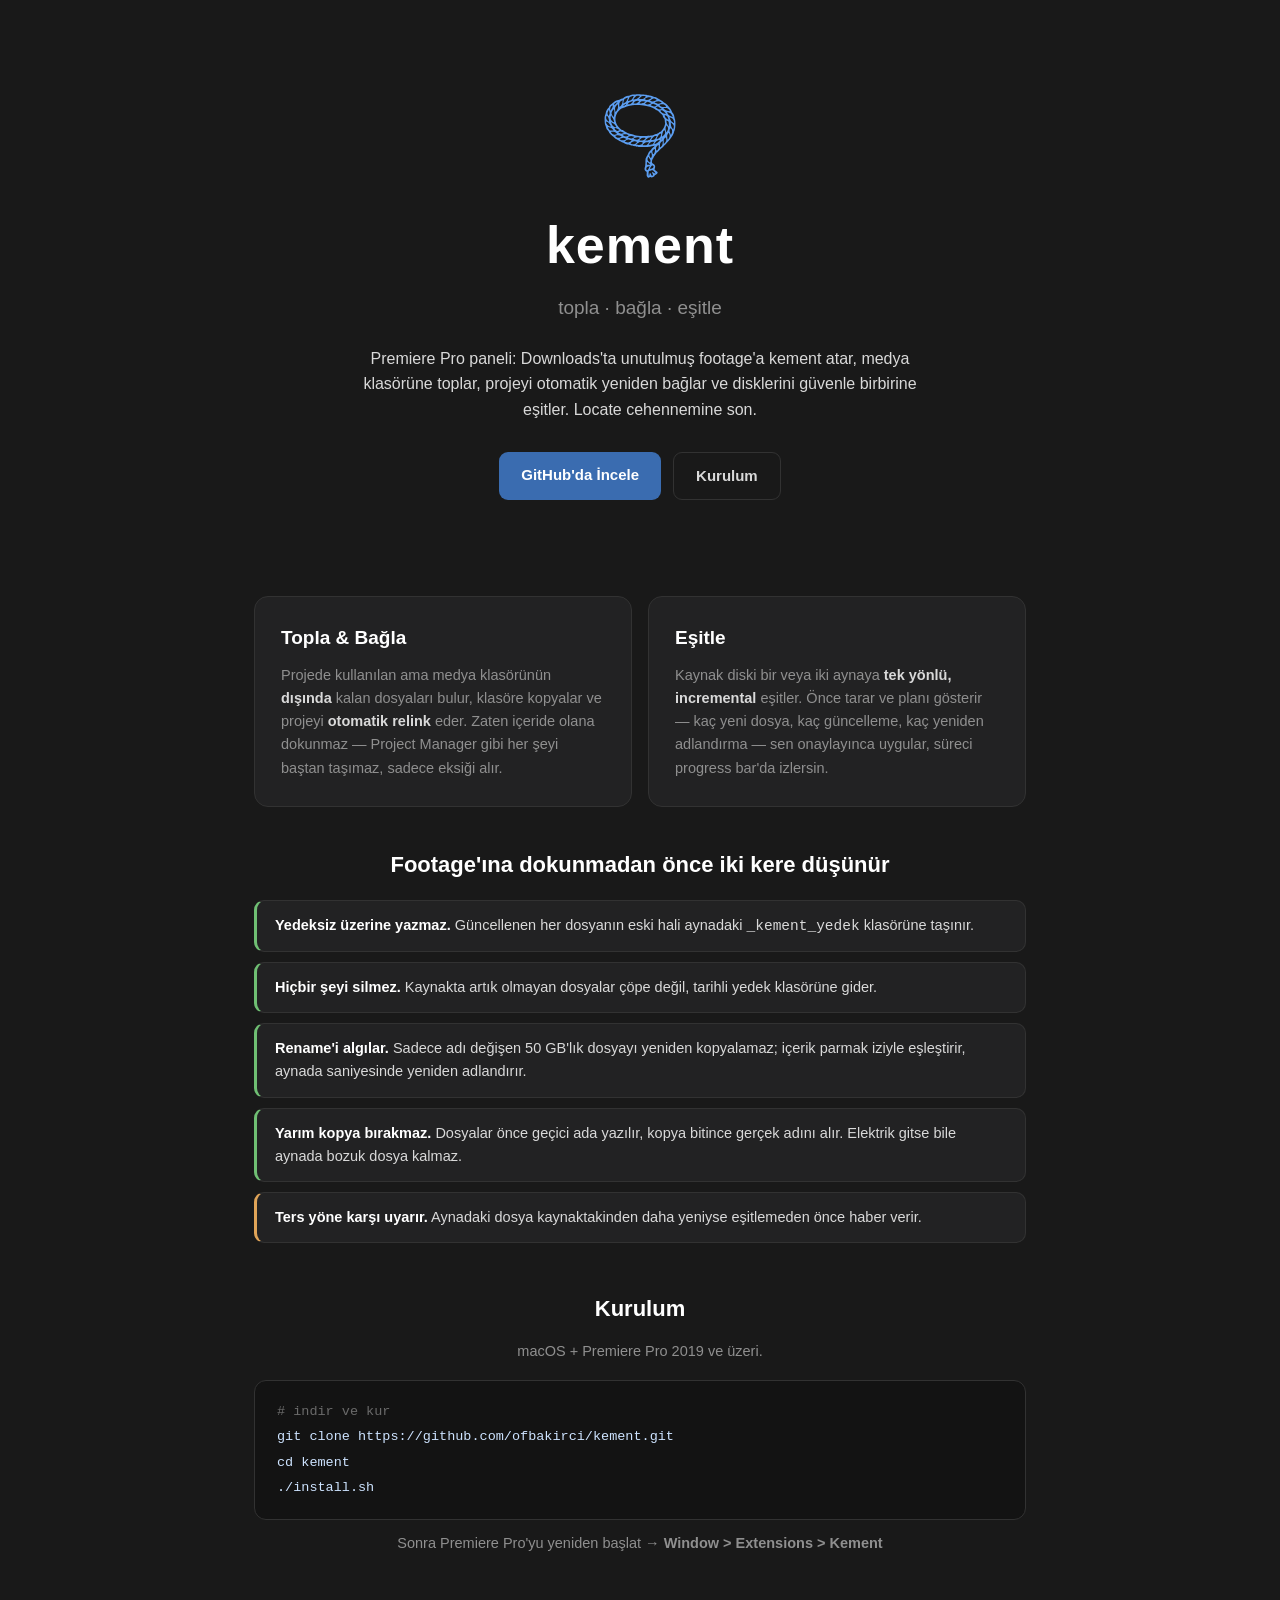
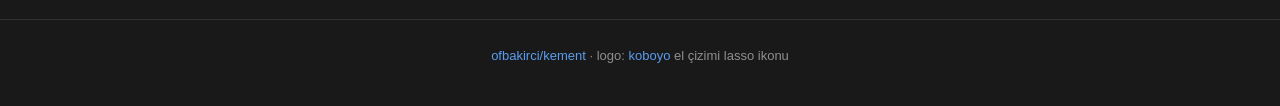
==== docs/index.html @ 04aa420e "Liste artık seçilebilir/kopyalanabilir, offline dosyalar adlarıyla listeleniyor, sağ tık menüsü (Fin" ====
<!DOCTYPE html>
<html lang="tr">
<head>
<meta charset="UTF-8">
<meta name="viewport" content="width=device-width, initial-scale=1">
<title>kement — Premiere Pro için topla · bağla · eşitle</title>
<meta name="description" content="Premiere Pro paneli: başıboş footage'a kement atar, projeyi yeniden bağlar, diskleri güvenle eşitler. Yedeksiz üzerine yazmaz, silmez, rename'i algılar.">
<link rel="icon" href="kement.svg" type="image/svg+xml">
<style>
* { margin: 0; padding: 0; box-sizing: border-box; }
:root {
  --bg: #191919;
  --card: #222223;
  --edge: #323232;
  --text: #d9d9d9;
  --dim: #8f8f8f;
  --accent: #5b9df0;
  --accent-dim: #3a6cb0;
  --ok: #6fbf73;
  --warn: #e0a458;
}
html { scroll-behavior: smooth; }
body {
  background: var(--bg);
  color: var(--text);
  font-family: -apple-system, BlinkMacSystemFont, "Segoe UI", sans-serif;
  line-height: 1.6;
  -webkit-font-smoothing: antialiased;
}
.wrap { max-width: 820px; margin: 0 auto; padding: 0 24px; }

.hero { padding: 88px 0 56px; text-align: center; }
.logo {
  width: 96px; height: 96px;
  margin: 0 auto 20px;
  background-color: var(--accent);
  -webkit-mask: url('kement.svg') no-repeat center / contain;
  mask: url('kement.svg') no-repeat center / contain;
}
.hero h1 {
  font-size: 52px;
  font-weight: 800;
  letter-spacing: 1px;
  color: #fff;
}
.hero .tagline { color: var(--dim); font-size: 19px; margin-top: 6px; }
.hero .pitch { max-width: 560px; margin: 22px auto 0; font-size: 16px; }
.hero .cta { margin-top: 30px; display: flex; gap: 12px; justify-content: center; flex-wrap: wrap; }
.btn {
  display: inline-block;
  padding: 11px 22px;
  border-radius: 9px;
  text-decoration: none;
  font-weight: 600;
  font-size: 15px;
}
.btn.primary { background: var(--accent-dim); color: #fff; }
.btn.primary:hover { background: var(--accent); }
.btn.ghost { border: 1px solid var(--edge); color: var(--text); }
.btn.ghost:hover { border-color: var(--accent); color: #fff; }

.cards { display: grid; grid-template-columns: 1fr 1fr; gap: 16px; margin: 40px 0; }
@media (max-width: 640px) { .cards { grid-template-columns: 1fr; } }
.card {
  background: var(--card);
  border: 1px solid var(--edge);
  border-radius: 14px;
  padding: 26px;
}
.card h2 { color: #fff; font-size: 19px; margin-bottom: 10px; }
.card p { color: var(--dim); font-size: 14.5px; }
.card p b { color: var(--text); font-weight: 600; }

.rules { margin: 24px 0 48px; }
.rules h2 { color: #fff; font-size: 22px; margin-bottom: 18px; text-align: center; }
.rules ul { list-style: none; display: grid; gap: 10px; }
.rules li {
  background: var(--card);
  border: 1px solid var(--edge);
  border-left: 3px solid var(--ok);
  border-radius: 10px;
  padding: 13px 18px;
  font-size: 14.5px;
}
.rules li b { color: #fff; }
.rules li.w { border-left-color: var(--warn); }

.install { margin: 24px 0 64px; }
.install h2 { color: #fff; font-size: 22px; margin-bottom: 14px; text-align: center; }
.install p { color: var(--dim); text-align: center; margin-bottom: 16px; font-size: 14.5px; }
pre {
  background: #131313;
  border: 1px solid var(--edge);
  border-radius: 12px;
  padding: 18px 22px;
  overflow-x: auto;
  font-family: "SF Mono", ui-monospace, Menlo, monospace;
  font-size: 13.5px;
  line-height: 1.9;
  color: #cde3ff;
}
pre .c { color: #6a6a6a; }
.note { color: var(--dim); font-size: 13px; text-align: center; margin-top: 12px; }

footer {
  border-top: 1px solid var(--edge);
  padding: 26px 0 40px;
  text-align: center;
  color: var(--dim);
  font-size: 13px;
}
footer a { color: var(--accent); text-decoration: none; }
footer a:hover { text-decoration: underline; }
</style>
</head>
<body>

<div class="wrap">

  <section class="hero">
    <div class="logo" aria-hidden="true"></div>
    <h1>kement</h1>
    <div class="tagline">topla · bağla · eşitle</div>
    <p class="pitch">Premiere Pro paneli: Downloads'ta unutulmuş footage'a kement atar,
    medya klasörüne toplar, projeyi otomatik yeniden bağlar ve disklerini
    güvenle birbirine eşitler. Locate cehennemine son.</p>
    <div class="cta">
      <a class="btn primary" href="https://github.com/ofbakirci/kement">GitHub'da İncele</a>
      <a class="btn ghost" href="#kurulum">Kurulum</a>
    </div>
  </section>

  <section class="cards">
    <div class="card">
      <h2>Topla &amp; Bağla</h2>
      <p>Projede kullanılan ama medya klasörünün <b>dışında</b> kalan dosyaları bulur,
      klasöre kopyalar ve projeyi <b>otomatik relink</b> eder. Zaten içeride olana
      dokunmaz — Project Manager gibi her şeyi baştan taşımaz, sadece eksiği alır.</p>
    </div>
    <div class="card">
      <h2>Eşitle</h2>
      <p>Kaynak diski bir veya iki aynaya <b>tek yönlü, incremental</b> eşitler.
      Önce tarar ve planı gösterir — kaç yeni dosya, kaç güncelleme, kaç yeniden
      adlandırma — sen onaylayınca uygular, süreci progress bar'da izlersin.</p>
    </div>
  </section>

  <section class="rules">
    <h2>Footage'ına dokunmadan önce iki kere düşünür</h2>
    <ul>
      <li><b>Yedeksiz üzerine yazmaz.</b> Güncellenen her dosyanın eski hali aynadaki
        <code>_kement_yedek</code> klasörüne taşınır.</li>
      <li><b>Hiçbir şeyi silmez.</b> Kaynakta artık olmayan dosyalar çöpe değil,
        tarihli yedek klasörüne gider.</li>
      <li><b>Rename'i algılar.</b> Sadece adı değişen 50 GB'lık dosyayı yeniden kopyalamaz;
        içerik parmak iziyle eşleştirir, aynada saniyesinde yeniden adlandırır.</li>
      <li><b>Yarım kopya bırakmaz.</b> Dosyalar önce geçici ada yazılır, kopya bitince
        gerçek adını alır. Elektrik gitse bile aynada bozuk dosya kalmaz.</li>
      <li class="w"><b>Ters yöne karşı uyarır.</b> Aynadaki dosya kaynaktakinden daha
        yeniyse eşitlemeden önce haber verir.</li>
    </ul>
  </section>

  <section class="install" id="kurulum">
    <h2>Kurulum</h2>
    <p>macOS + Premiere Pro 2019 ve üzeri.</p>
<pre><code><span class="c"># indir ve kur</span>
git clone https://github.com/ofbakirci/kement.git
cd kement
./install.sh</code></pre>
    <p class="note">Sonra Premiere Pro'yu yeniden başlat →
    <b>Window &gt; Extensions &gt; Kement</b></p>
  </section>

</div>

<footer>
  <div class="wrap">
    <a href="https://github.com/ofbakirci/kement">ofbakirci/kement</a> ·
    logo: <a href="https://koboyo.com/icons/cartoon-lasso">koboyo</a> el çizimi lasso ikonu
  </div>
</footer>

</body>
</html>
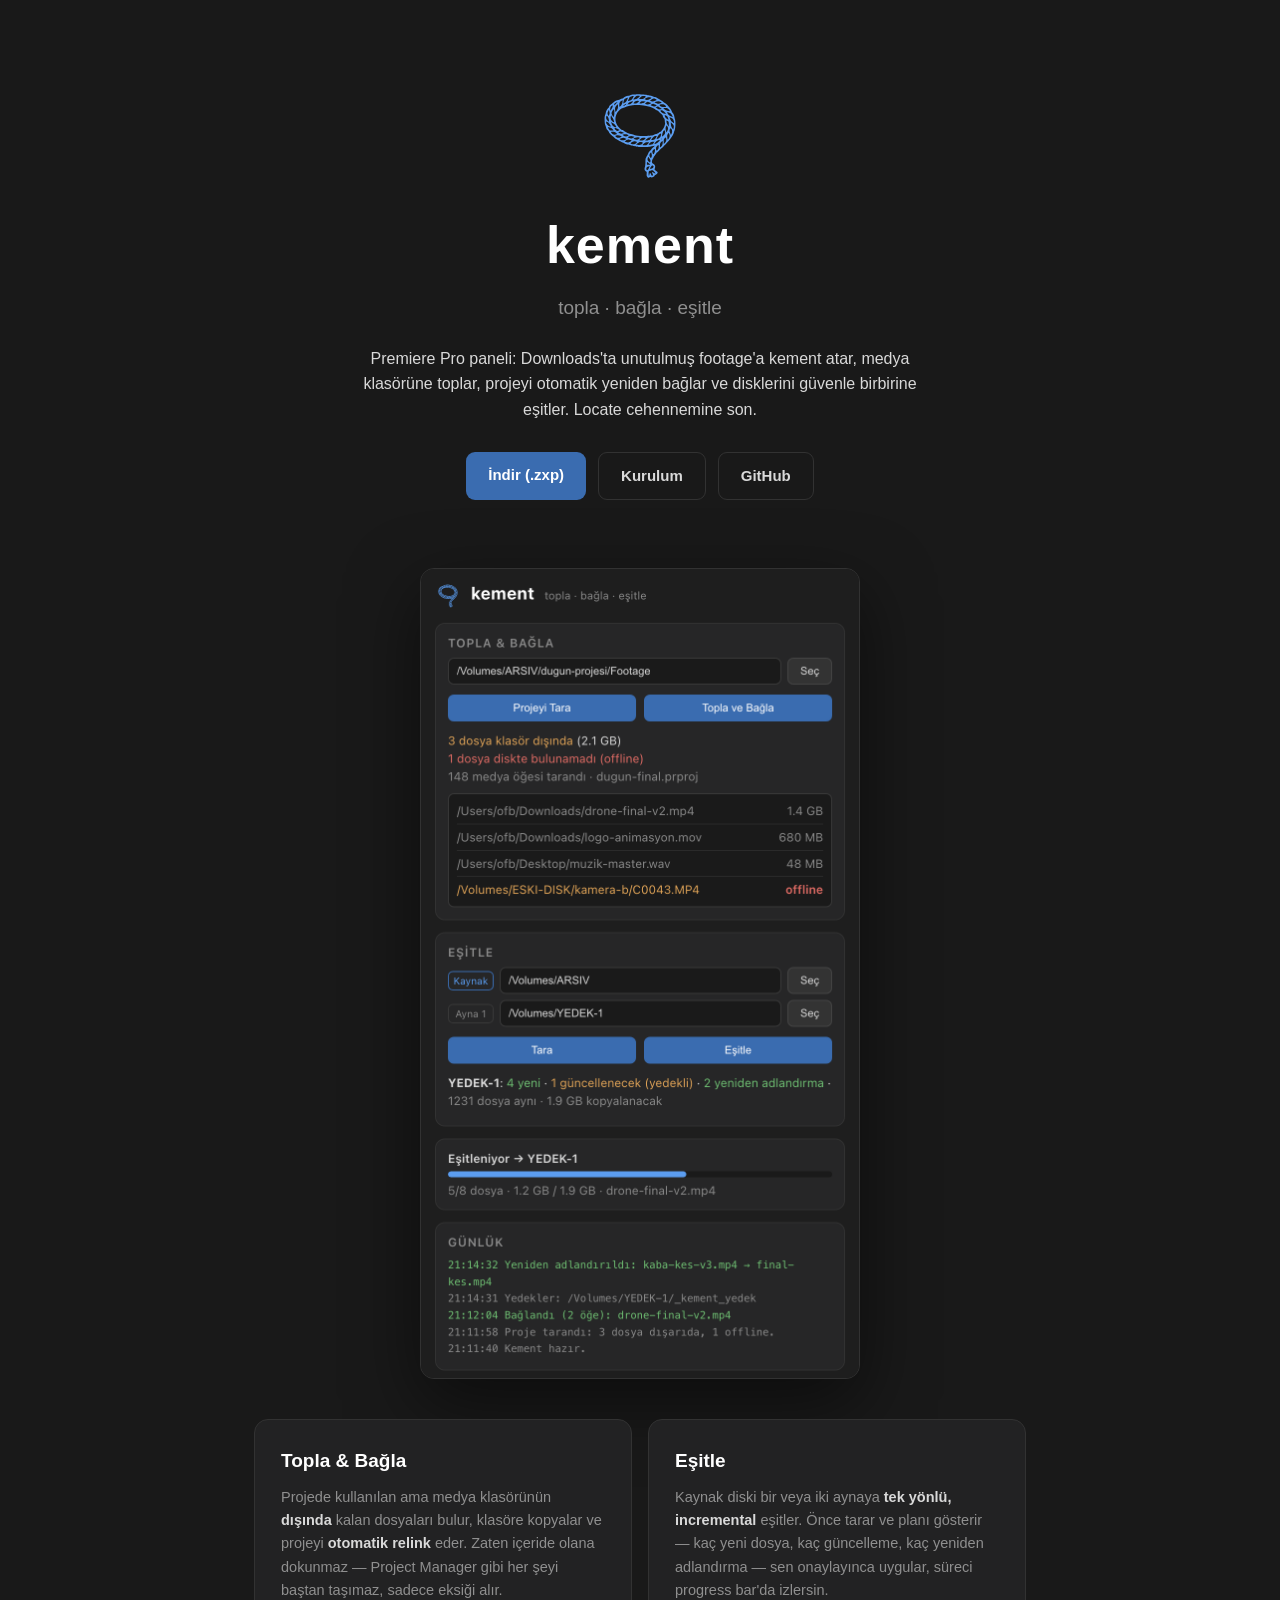
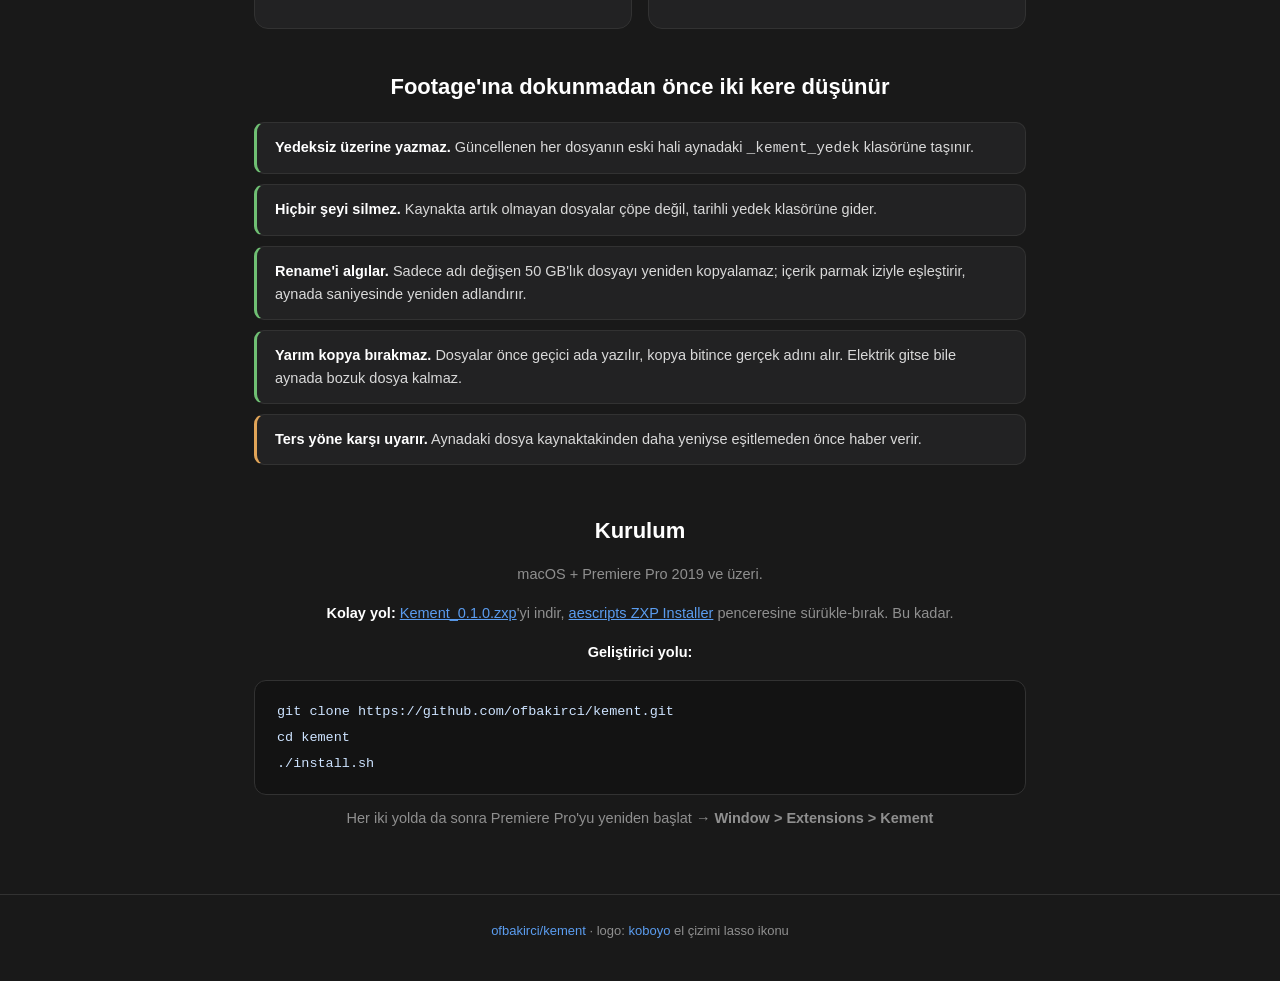
==== commit 1c47cf1c: "package.sh (imzalı ZXP), sitede ekran görüntüsü + zxp indirme akışı, logo inline SVG Co-Authored-By:" ====
--- a/docs/index.html
+++ b/docs/index.html
@@ -33,9 +33,7 @@
 .logo {
   width: 96px; height: 96px;
   margin: 0 auto 20px;
-  background-color: var(--accent);
-  -webkit-mask: url('kement.svg') no-repeat center / contain;
-  mask: url('kement.svg') no-repeat center / contain;
+  color: var(--accent);
 }
 .hero h1 {
   font-size: 52px;
@@ -58,6 +56,15 @@
 .btn.primary:hover { background: var(--accent); }
 .btn.ghost { border: 1px solid var(--edge); color: var(--text); }
 .btn.ghost:hover { border-color: var(--accent); color: #fff; }
+
+.shot { display: flex; justify-content: center; margin: 12px 0 8px; }
+.shot img {
+  width: 100%;
+  max-width: 440px;
+  border-radius: 14px;
+  border: 1px solid var(--edge);
+  box-shadow: 0 24px 70px rgba(0, 0, 0, 0.5);
+}
 
 .cards { display: grid; grid-template-columns: 1fr 1fr; gap: 16px; margin: 40px 0; }
 @media (max-width: 640px) { .cards { grid-template-columns: 1fr; } }
@@ -118,17 +125,144 @@
 <div class="wrap">
 
   <section class="hero">
-    <div class="logo" aria-hidden="true"></div>
+    <div class="logo" aria-hidden="true"><svg style="width:100%;height:100%;display:block" xmlns="http://www.w3.org/2000/svg" fill="currentColor" aria-label="Lasso" viewBox="-19.0 -0.0 285.0 285.0"><g transform="translate(0.000000,285.000000) scale(0.100000,-0.100000)"><path d="M1137 2664 c-4 -4 -42 -8 -85 -9 -49 -2 -89 -8 -109 -19 -18 -9 -46
+-16 -63 -16 -34 0 -119 -39 -139 -64 -8 -9 -23 -16 -35 -16 -11 0 -36 -10 -55
+-21 -19 -12 -46 -23 -60 -25 -45 -7 -105 -37 -148 -74 -24 -19 -61 -50 -83
+-69 -23 -19 -44 -46 -47 -62 -3 -15 -11 -30 -19 -33 -20 -8 -74 -107 -74 -137
+0 -15 -9 -46 -20 -71 -16 -36 -19 -62 -16 -153 2 -72 9 -122 19 -145 8 -19 20
+-54 27 -78 6 -24 26 -60 44 -80 18 -20 36 -47 40 -59 8 -26 92 -113 109 -113
+7 0 24 -15 39 -33 14 -19 44 -42 64 -52 21 -10 56 -31 78 -47 21 -15 58 -33
+80 -39 23 -6 48 -17 56 -24 21 -18 116 -55 143 -55 12 0 46 -9 75 -20 29 -11
+67 -20 85 -20 17 0 54 -7 80 -15 52 -16 103 -18 347 -16 30 1 80 8 110 18 100
+30 116 23 50 -24 -21 -15 -47 -43 -57 -61 -10 -18 -29 -40 -42 -48 -12 -9 -36
+-44 -53 -77 -16 -34 -40 -81 -54 -105 -23 -38 -26 -55 -28 -160 -2 -65 -8
+-127 -14 -139 -20 -38 -15 -91 13 -118 13 -14 28 -25 34 -25 6 0 7 -22 4 -53
+-4 -39 -1 -62 11 -86 21 -40 38 -47 69 -26 20 13 29 14 44 4 28 -17 113 21
+113 50 0 14 6 21 20 21 27 0 70 43 70 69 0 11 -10 26 -22 32 -13 6 -35 23 -50
+37 -26 24 -26 26 -12 55 29 54 -2 123 -63 142 -34 10 -32 90 2 141 14 20 25
+43 25 51 0 8 18 35 40 60 22 25 40 52 40 59 0 8 5 14 10 14 6 0 37 26 69 58
+32 31 73 71 92 87 19 17 41 38 49 48 8 9 37 38 63 64 74 74 102 105 124 138
+74 109 104 162 113 198 6 23 18 60 27 82 22 58 28 248 10 305 -9 25 -18 65
+-22 90 -8 52 -19 75 -49 110 -12 14 -28 43 -35 65 -8 22 -32 61 -55 86 -22 25
+-54 62 -69 82 -15 21 -45 46 -65 56 -20 11 -48 31 -62 46 -14 15 -47 39 -75
+52 -27 13 -72 37 -100 53 -27 16 -61 30 -75 30 -14 0 -43 12 -65 25 -28 18
+-55 25 -90 25 -27 0 -70 7 -94 16 -25 8 -70 15 -100 14 -31 0 -83 2 -116 6
+-33 3 -63 2 -68 -2z m93 -52 c0 -18 -78 -83 -111 -92 -42 -12 -79 -13 -79 -1
+0 4 19 29 43 55 41 43 46 46 95 46 29 0 52 -4 52 -8z m-180 -9 c0 -3 -14 -28
+-31 -54 -24 -39 -41 -52 -82 -68 -29 -10 -54 -17 -56 -16 -3 4 46 115 51 115
+2 0 21 7 43 15 43 15 75 19 75 8z m350 -3 c12 -7 9 -13 -15 -32 -15 -13 -38
+-28 -49 -35 -24 -14 -126 -17 -126 -4 0 5 18 25 40 45 34 31 47 36 88 36 26 0
+54 -4 62 -10z m171 -37 c7 -7 -7 -21 -45 -43 -46 -26 -63 -31 -94 -25 -68 11
+-70 20 -16 55 42 27 56 31 97 27 27 -2 53 -9 58 -14z m-708 -40 c-30 -73 -41
+-88 -84 -112 l-42 -24 7 44 c4 24 12 55 19 69 12 25 68 59 99 60 16 0 16 -3 1
+-37z m832 3 c19 -8 35 -20 35 -26 0 -6 -21 -20 -46 -31 -47 -21 -103 -22 -138
+-2 -15 8 -11 14 31 41 54 36 69 38 118 18z m-979 -88 c-7 -56 -43 -120 -76
+-138 -19 -10 -20 -8 -20 47 0 66 15 94 64 124 17 10 33 19 35 19 2 0 1 -24 -3
+-52z m478 23 c17 -6 15 -10 -14 -34 -36 -31 -64 -40 -110 -35 l-33 3 27 32
+c24 29 40 35 101 41 6 0 18 -3 29 -7z m-202 -53 c-29 -26 -50 -38 -71 -38 -16
+0 -37 -3 -47 -7 -17 -6 -16 -4 2 22 21 28 130 78 148 67 5 -3 -9 -22 -32 -44z
+m404 39 c3 -3 -12 -17 -33 -31 -30 -21 -50 -26 -95 -26 -32 0 -58 2 -58 5 0 3
+15 19 33 35 29 28 36 30 90 26 32 -2 60 -6 63 -9z m457 -9 c15 -11 27 -23 27
+-27 0 -8 -81 -31 -111 -31 -11 0 -39 10 -61 21 l-42 21 34 18 c45 23 117 22
+153 -2z m-1338 -61 c-49 -48 -56 -51 -50 -28 4 14 14 34 23 45 16 18 74 48 80
+41 2 -2 -22 -28 -53 -58z m1009 44 l49 -18 -24 -16 c-13 -9 -35 -18 -49 -21
+-31 -8 -111 6 -113 19 -2 10 60 55 77 55 6 0 33 -8 60 -19z m-700 -54 c-5 -14
+-34 -34 -71 -48 -23 -9 -25 -8 -13 6 10 13 73 52 87 55 1 0 0 -6 -3 -13z m857
+-8 c27 -12 49 -25 49 -29 0 -10 -56 -30 -81 -30 -27 0 -99 30 -99 42 0 8 55
+37 73 38 5 0 31 -10 58 -21z m-1106 -119 c-14 -40 -53 -100 -66 -100 -3 0 -9
+25 -13 55 -7 62 6 98 53 148 l26 28 7 -46 c4 -30 2 -60 -7 -85z m1385 115 c26
+-13 57 -52 48 -59 -2 -2 -23 -6 -48 -9 -49 -6 -113 15 -139 46 -12 15 -10 18
+10 26 37 15 97 13 129 -4z m-576 -31 c21 -8 54 -14 72 -14 19 0 51 -9 71 -20
+21 -11 53 -23 73 -26 19 -4 46 -17 60 -30 14 -12 46 -32 72 -44 26 -11 59 -35
+72 -53 14 -18 43 -46 65 -62 22 -17 41 -38 41 -48 0 -23 24 -70 44 -86 10 -9
+16 -31 17 -60 1 -25 4 -57 8 -70 9 -32 -30 -145 -62 -179 -13 -15 -32 -39 -42
+-54 -9 -16 -23 -28 -30 -28 -6 0 -30 -13 -51 -28 -21 -16 -61 -34 -87 -41 -27
+-6 -59 -18 -70 -25 -58 -36 -491 -42 -555 -7 -11 6 -47 18 -79 26 -104 26
+-187 59 -232 93 -24 17 -51 32 -59 32 -8 0 -39 23 -70 51 -143 131 -177 308
+-86 459 33 55 121 140 146 140 7 0 40 11 73 24 75 29 232 65 305 69 95 6 263
+-5 304 -19z m-961 -21 c-4 -20 -17 -52 -30 -71 -12 -19 -23 -39 -23 -43 0 -5
+-4 -9 -10 -9 -17 0 -11 84 7 110 18 26 43 49 55 50 4 0 4 -17 1 -37z m1407
+-40 l55 -37 -30 -8 c-39 -11 -71 -3 -119 30 l-39 27 29 12 c41 17 44 17 104
+-24z m256 -46 c53 -58 44 -67 -46 -46 -42 9 -110 60 -110 82 0 5 27 7 61 5 56
+-4 65 -8 95 -41z m-1612 -59 c6 -59 -9 -168 -23 -168 -10 0 -61 86 -61 104 0
+37 49 126 70 126 4 0 10 -28 14 -62z m-153 -100 l-17 -49 -17 36 c-22 47 -21
+67 4 118 l22 42 12 -49 c11 -42 10 -56 -4 -98z m1626 94 c23 -20 44 -47 48
+-59 6 -21 5 -22 -27 -11 -70 24 -140 83 -121 102 17 17 61 2 100 -32z m202
+-56 c22 -19 64 -96 57 -104 -2 -1 -29 8 -59 22 -41 18 -63 35 -81 65 -14 22
+-26 43 -26 47 0 14 87 -10 109 -30z m-131 -67 c26 -9 34 -20 47 -62 21 -71 20
+-72 -27 -38 -28 18 -49 44 -60 70 -18 46 -14 49 40 30z m-1735 -37 c23 -35 43
+-142 26 -142 -3 0 -22 16 -42 35 -38 37 -45 68 -31 123 9 31 17 28 47 -16z
+m107 28 c0 -6 13 -28 29 -50 26 -36 58 -127 48 -137 -11 -11 -77 42 -92 74
+-18 37 -14 123 6 123 5 0 9 -5 9 -10z m1817 -82 c23 -21 49 -110 38 -128 -4
+-6 -12 -5 -22 6 -9 8 -27 23 -41 32 -22 14 -72 106 -72 132 0 14 70 -16 97
+-42z m-146 -69 c27 -19 29 -24 29 -91 l0 -71 -20 26 c-28 36 -50 91 -50 127 0
+36 3 36 41 9z m-1791 -26 c34 -23 57 -51 80 -95 l20 -38 -22 0 c-51 0 -118 70
+-118 123 0 32 7 33 40 10z m177 -47 c40 -20 101 -104 81 -111 -8 -3 -31 1 -53
+8 -42 14 -76 60 -91 122 -7 29 -6 29 12 14 10 -9 33 -24 51 -33z m1793 -90 c0
+-19 -5 -47 -10 -62 l-11 -27 -31 48 c-25 38 -33 61 -36 109 l-3 61 45 -47 c37
+-37 46 -54 46 -82z m-190 -2 c27 -42 23 -86 -11 -141 l-23 -36 -13 64 c-10 49
+-10 72 -2 99 20 61 20 62 49 14z m-1668 -40 c14 -8 36 -27 48 -44 l21 -30 -54
+0 c-43 0 -58 4 -74 23 -19 21 -43 60 -43 71 0 8 74 -6 102 -20z m183 -23 c22
+-10 46 -25 53 -34 14 -16 14 -15 -50 -33 -19 -6 -88 51 -88 72 0 19 37 17 85
+-5z m1604 -7 c26 -33 27 -96 2 -142 l-18 -34 -21 52 c-25 60 -25 62 -11 113
+12 44 21 46 48 11z m-191 -66 c13 -47 -2 -88 -44 -126 -21 -17 -39 -30 -41
+-28 -10 10 19 130 37 156 27 38 37 38 48 -2z m-1259 -30 l45 -22 -29 -12 c-44
+-19 -76 -17 -115 8 l-35 21 30 13 c41 18 52 17 104 -8z m-221 -2 c15 -8 35
+-23 45 -34 18 -19 17 -20 -33 -32 -44 -11 -54 -10 -78 5 -33 21 -62 57 -56 67
+8 13 93 9 122 -6z m1611 -69 c11 -36 10 -50 -2 -78 -18 -41 -43 -76 -51 -69
+-3 3 -8 35 -11 70 -5 55 -3 70 15 98 11 18 24 31 29 28 4 -3 14 -25 20 -49z
+m-249 -4 c-9 -53 -26 -81 -63 -103 -27 -17 -67 -27 -67 -17 0 21 57 111 82
+131 46 36 57 34 48 -11z m-990 2 c17 -9 30 -18 30 -20 0 -2 -14 -12 -31 -21
+-37 -19 -91 -12 -127 17 l-24 19 23 9 c37 15 97 13 129 -4z m-218 -36 l42 -21
+-35 -19 c-45 -24 -84 -24 -125 2 -41 25 -42 32 -6 46 43 17 79 15 124 -8z
+m392 -18 l29 -12 -38 -26 c-37 -25 -42 -26 -94 -15 -74 16 -81 26 -35 51 41
+22 84 23 138 2z m686 13 c0 -24 -46 -94 -68 -102 -43 -17 -92 -24 -92 -14 0
+20 63 94 90 106 30 12 70 18 70 10z m-522 -40 c29 -8 27 -13 -12 -46 -32 -27
+-35 -27 -95 -17 -33 6 -58 15 -55 20 3 5 22 18 42 29 38 20 79 24 120 14z
+m362 0 c0 -10 -43 -68 -60 -81 -8 -7 -40 -13 -69 -13 l-55 0 35 36 c18 20 48
+42 64 50 31 14 85 19 85 8z m447 -51 c6 -45 -11 -84 -51 -122 l-26 -24 0 68
+c0 58 4 73 26 102 31 40 43 34 51 -24z m-1213 20 l28 -15 -33 -21 c-43 -27
+-106 -28 -144 -3 l-30 20 50 22 c52 24 76 24 129 -3z m596 8 c0 -5 -16 -23
+-35 -40 -29 -25 -44 -31 -83 -31 -74 0 -82 13 -32 49 35 25 53 31 97 31 29 0
+53 -4 53 -9z m484 -26 c-4 -8 -10 -15 -15 -15 -4 0 -6 7 -3 15 4 8 10 15 15
+15 4 0 6 -7 3 -15z m-948 -26 c24 -6 47 -15 49 -20 8 -12 -78 -59 -109 -59
+-15 0 -43 7 -63 15 l-36 15 26 20 c24 19 63 38 80 39 5 1 28 -4 53 -10z m884
+-9 c0 -30 -101 -110 -139 -110 -40 0 28 84 84 104 49 18 55 19 55 6z m90 -70
+c0 -57 -19 -101 -52 -124 -12 -9 -25 -16 -28 -16 -3 0 -4 28 -2 62 3 54 8 67
+35 96 17 17 35 32 39 32 4 0 8 -23 8 -50z m-797 29 c38 -10 39 -11 20 -31 -41
+-45 -92 -58 -152 -37 -40 14 -36 27 19 56 49 26 60 27 113 12z m547 -5 c0 -14
+-34 -62 -52 -73 -11 -7 -42 -15 -70 -18 -47 -6 -50 -5 -40 13 23 44 64 73 105
+77 23 2 45 4 50 5 4 1 7 -1 7 -4z m-362 -14 c29 0 28 -21 -3 -50 -26 -24 -102
+-38 -150 -26 l-25 6 33 30 c41 36 75 51 102 45 11 -3 30 -5 43 -5z m202 -7
+c-1 -14 -44 -60 -67 -72 -25 -13 -123 -15 -123 -3 0 14 64 70 85 75 33 8 105
+8 105 0z m290 -126 c0 -43 -5 -59 -28 -87 -35 -41 -52 -33 -52 25 0 35 6 52
+31 80 17 19 35 35 40 35 5 0 9 -24 9 -53z m-110 -121 c0 -37 -32 -106 -50
+-106 -10 0 -30 56 -30 85 0 11 14 36 32 54 36 37 48 29 48 -33z m-96 -173
+c-12 -48 -29 -52 -54 -11 -25 39 -20 81 13 116 l22 24 14 -46 c10 -33 12 -56
+5 -83z m-39 -140 c-7 -40 -14 -41 -54 -7 -34 28 -41 71 -20 118 11 24 12 24
+46 -27 28 -42 33 -57 28 -84z m-50 -55 c25 -17 45 -34 45 -37 0 -3 -23 -7 -50
+-8 l-50 -1 0 39 c0 21 2 39 5 39 2 0 25 -14 50 -32z m145 -103 c0 -19 -43 -52
+-77 -60 -39 -8 -40 -2 -12 45 31 53 49 63 71 43 10 -9 18 -21 18 -28z m-120
+10 c0 -2 -11 -30 -25 -60 -17 -41 -29 -56 -41 -53 -45 9 -42 77 4 102 26 15
+62 21 62 11z m138 -159 c52 -53 40 -71 -19 -31 -23 14 -44 24 -47 21 -3 -4 4
+-26 15 -49 20 -42 21 -44 2 -55 -16 -10 -21 -8 -33 11 -8 12 -17 32 -21 45
+-10 35 -32 26 -39 -17 -10 -66 -26 -59 -26 12 0 49 4 68 18 80 10 10 21 15 24
+12 3 -3 16 -1 29 4 41 16 53 12 97 -33z"/></g></svg></div>
     <h1>kement</h1>
     <div class="tagline">topla · bağla · eşitle</div>
     <p class="pitch">Premiere Pro paneli: Downloads'ta unutulmuş footage'a kement atar,
     medya klasörüne toplar, projeyi otomatik yeniden bağlar ve disklerini
     güvenle birbirine eşitler. Locate cehennemine son.</p>
     <div class="cta">
-      <a class="btn primary" href="https://github.com/ofbakirci/kement">GitHub'da İncele</a>
+      <a class="btn primary" href="https://github.com/ofbakirci/kement/releases/latest">İndir (.zxp)</a>
       <a class="btn ghost" href="#kurulum">Kurulum</a>
+      <a class="btn ghost" href="https://github.com/ofbakirci/kement">GitHub</a>
     </div>
   </section>
+
+  <div class="shot">
+    <img src="ekran.png" alt="Kement paneli: Topla &amp; Bağla listesi, Eşitle planı ve ilerleme çubuğu" width="440">
+  </div>
 
   <section class="cards">
     <div class="card">
@@ -164,11 +298,15 @@
   <section class="install" id="kurulum">
     <h2>Kurulum</h2>
     <p>macOS + Premiere Pro 2019 ve üzeri.</p>
-<pre><code><span class="c"># indir ve kur</span>
-git clone https://github.com/ofbakirci/kement.git
+    <p><b style="color:#fff">Kolay yol:</b>
+    <a href="https://github.com/ofbakirci/kement/releases/latest" style="color:var(--accent)">Kement_0.1.0.zxp</a>'yi
+    indir, <a href="https://aescripts.com/learn/zxp-installer/" style="color:var(--accent)">aescripts ZXP Installer</a>
+    penceresine sürükle-bırak. Bu kadar.</p>
+    <p><b style="color:#fff">Geliştirici yolu:</b></p>
+<pre><code>git clone https://github.com/ofbakirci/kement.git
 cd kement
 ./install.sh</code></pre>
-    <p class="note">Sonra Premiere Pro'yu yeniden başlat →
+    <p class="note">Her iki yolda da sonra Premiere Pro'yu yeniden başlat →
     <b>Window &gt; Extensions &gt; Kement</b></p>
   </section>
 
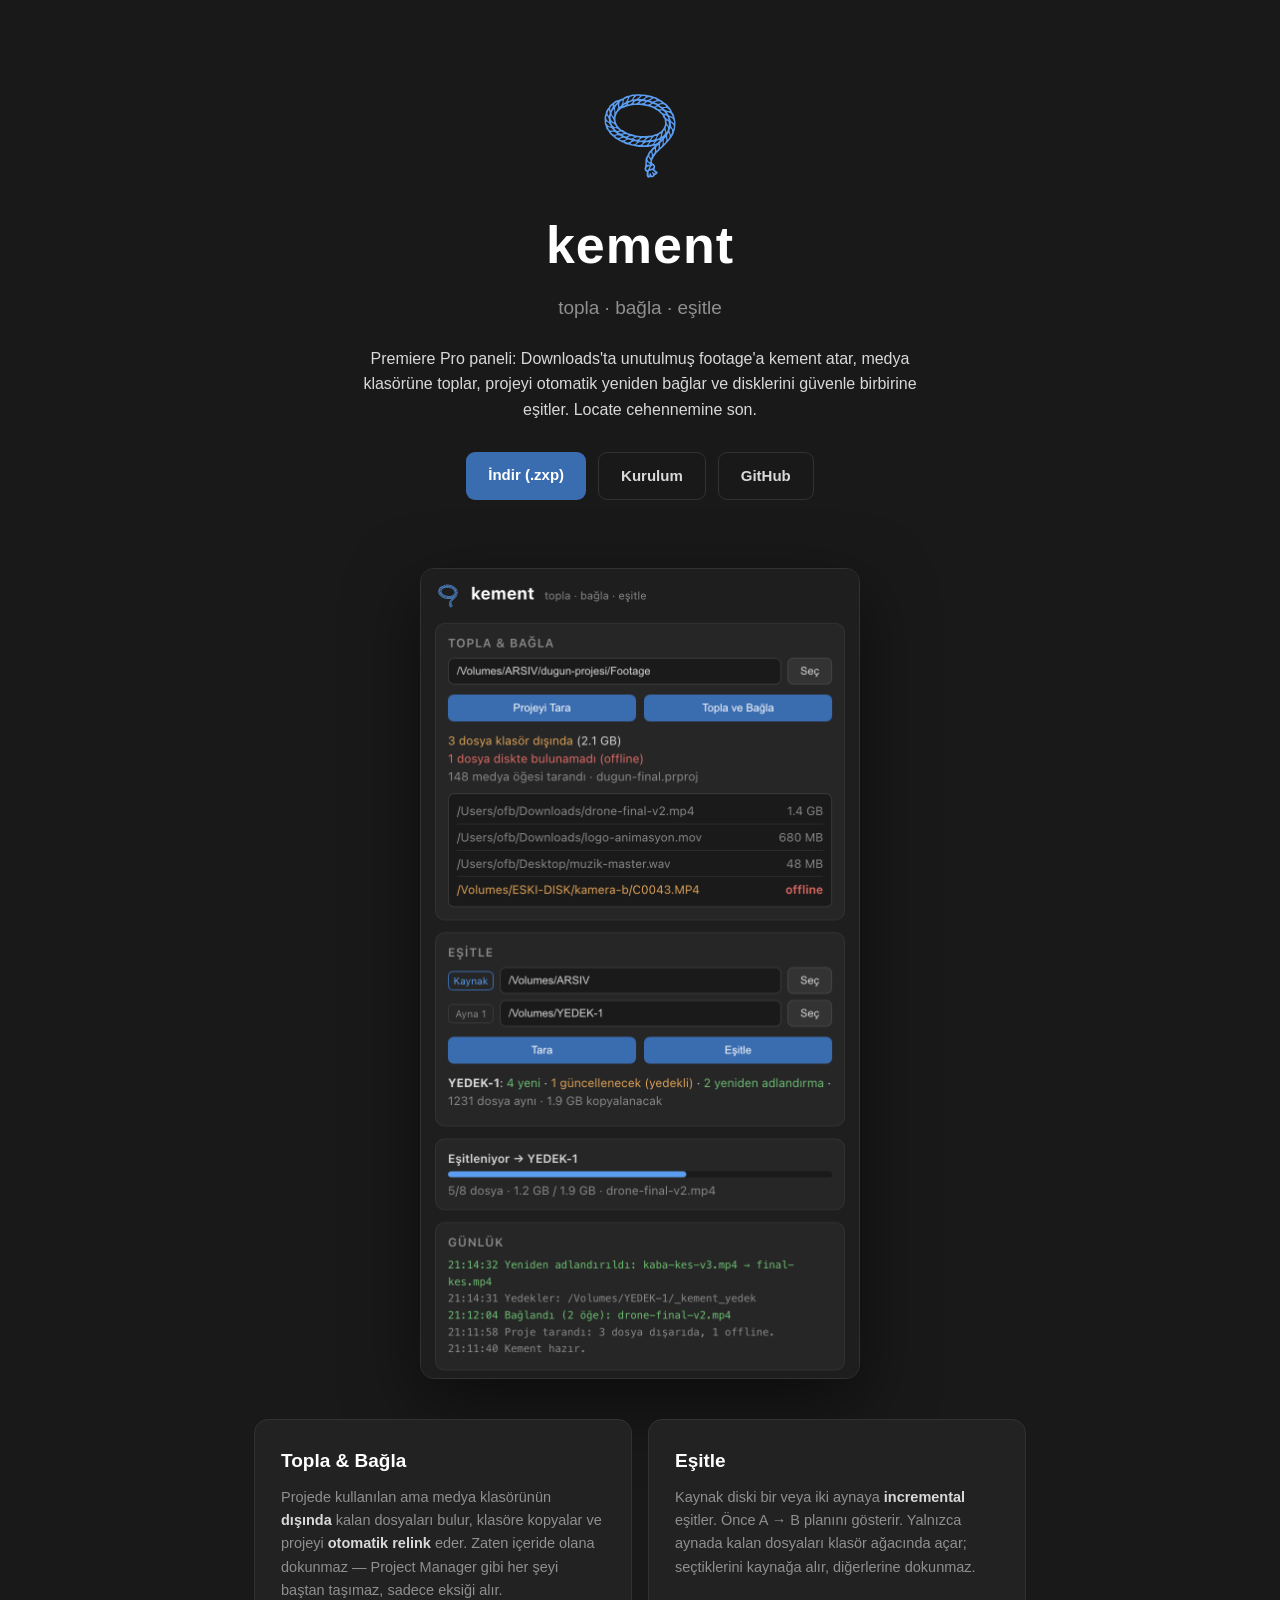
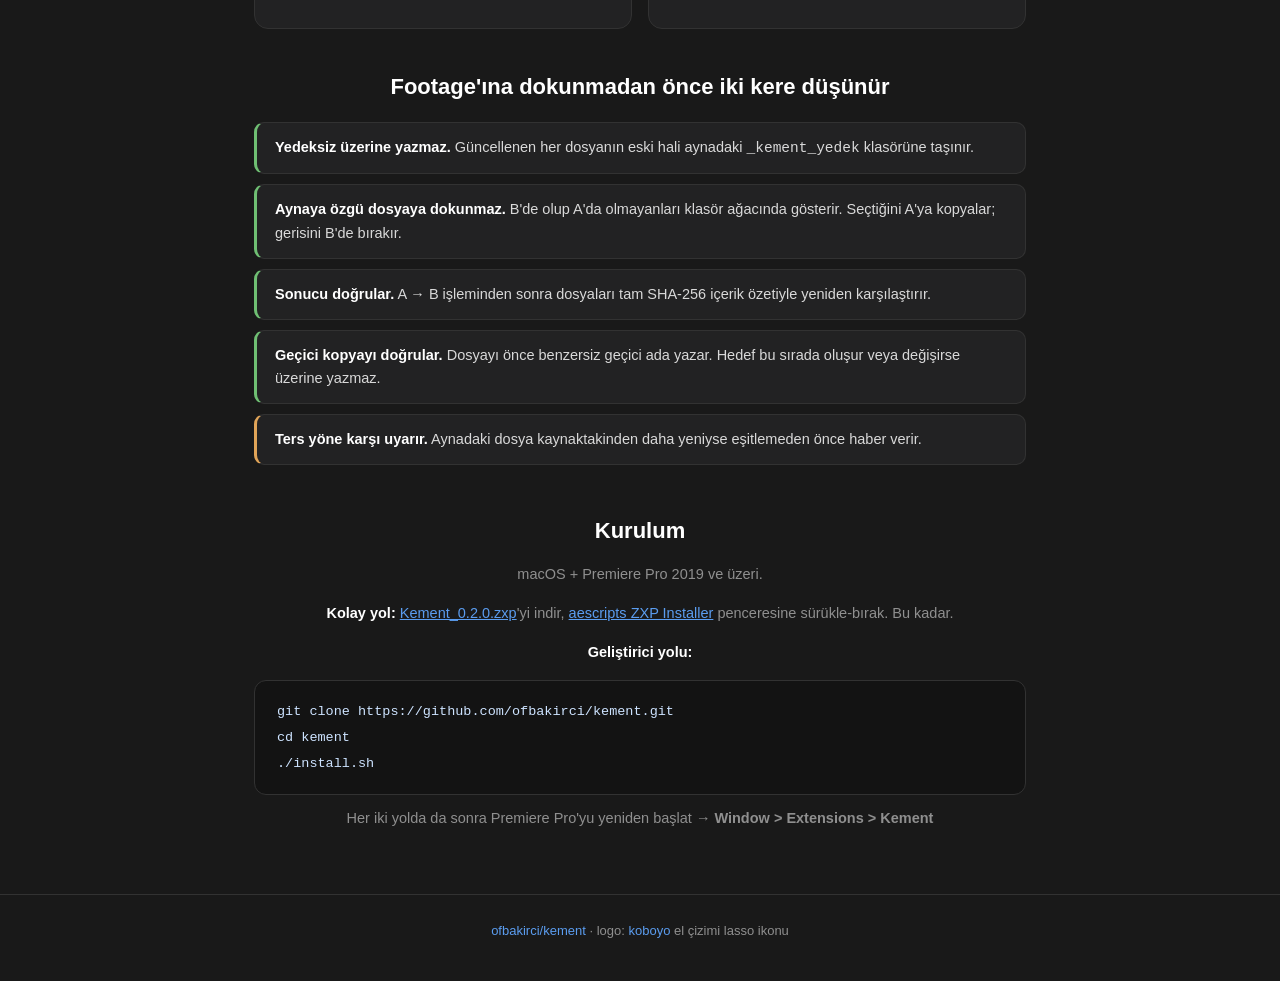
==== commit ad47cf18: "Kement 0.2.0: güvenli kaynak ve ayna eşitleme" ====
--- a/docs/index.html
+++ b/docs/index.html
@@ -4,7 +4,7 @@
 <meta charset="UTF-8">
 <meta name="viewport" content="width=device-width, initial-scale=1">
 <title>kement — Premiere Pro için topla · bağla · eşitle</title>
-<meta name="description" content="Premiere Pro paneli: başıboş footage'a kement atar, projeyi yeniden bağlar, diskleri güvenle eşitler. Yedeksiz üzerine yazmaz, silmez, rename'i algılar.">
+<meta name="description" content="Premiere Pro paneli: başıboş footage'a kement atar, projeyi yeniden bağlar, diskleri güvenle eşitler. Yedeksiz üzerine yazmaz ve aynaya özgü dosyalara dokunmaz.">
 <link rel="icon" href="kement.svg" type="image/svg+xml">
 <style>
 * { margin: 0; padding: 0; box-sizing: border-box; }
@@ -273,9 +273,9 @@
     </div>
     <div class="card">
       <h2>Eşitle</h2>
-      <p>Kaynak diski bir veya iki aynaya <b>tek yönlü, incremental</b> eşitler.
-      Önce tarar ve planı gösterir — kaç yeni dosya, kaç güncelleme, kaç yeniden
-      adlandırma — sen onaylayınca uygular, süreci progress bar'da izlersin.</p>
+      <p>Kaynak diski bir veya iki aynaya <b>incremental</b> eşitler. Önce A → B
+      planını gösterir. Yalnızca aynada kalan dosyaları klasör ağacında açar;
+      seçtiklerini kaynağa alır, diğerlerine dokunmaz.</p>
     </div>
   </section>
 
@@ -284,12 +284,12 @@
     <ul>
       <li><b>Yedeksiz üzerine yazmaz.</b> Güncellenen her dosyanın eski hali aynadaki
         <code>_kement_yedek</code> klasörüne taşınır.</li>
-      <li><b>Hiçbir şeyi silmez.</b> Kaynakta artık olmayan dosyalar çöpe değil,
-        tarihli yedek klasörüne gider.</li>
-      <li><b>Rename'i algılar.</b> Sadece adı değişen 50 GB'lık dosyayı yeniden kopyalamaz;
-        içerik parmak iziyle eşleştirir, aynada saniyesinde yeniden adlandırır.</li>
-      <li><b>Yarım kopya bırakmaz.</b> Dosyalar önce geçici ada yazılır, kopya bitince
-        gerçek adını alır. Elektrik gitse bile aynada bozuk dosya kalmaz.</li>
+      <li><b>Aynaya özgü dosyaya dokunmaz.</b> B'de olup A'da olmayanları klasör
+        ağacında gösterir. Seçtiğini A'ya kopyalar; gerisini B'de bırakır.</li>
+      <li><b>Sonucu doğrular.</b> A → B işleminden sonra dosyaları tam SHA-256
+        içerik özetiyle yeniden karşılaştırır.</li>
+      <li><b>Geçici kopyayı doğrular.</b> Dosyayı önce benzersiz geçici ada yazar.
+        Hedef bu sırada oluşur veya değişirse üzerine yazmaz.</li>
       <li class="w"><b>Ters yöne karşı uyarır.</b> Aynadaki dosya kaynaktakinden daha
         yeniyse eşitlemeden önce haber verir.</li>
     </ul>
@@ -299,7 +299,7 @@
     <h2>Kurulum</h2>
     <p>macOS + Premiere Pro 2019 ve üzeri.</p>
     <p><b style="color:#fff">Kolay yol:</b>
-    <a href="https://github.com/ofbakirci/kement/releases/latest" style="color:var(--accent)">Kement_0.1.0.zxp</a>'yi
+    <a href="https://github.com/ofbakirci/kement/releases/latest" style="color:var(--accent)">Kement_0.2.0.zxp</a>'yi
     indir, <a href="https://aescripts.com/learn/zxp-installer/" style="color:var(--accent)">aescripts ZXP Installer</a>
     penceresine sürükle-bırak. Bu kadar.</p>
     <p><b style="color:#fff">Geliştirici yolu:</b></p>
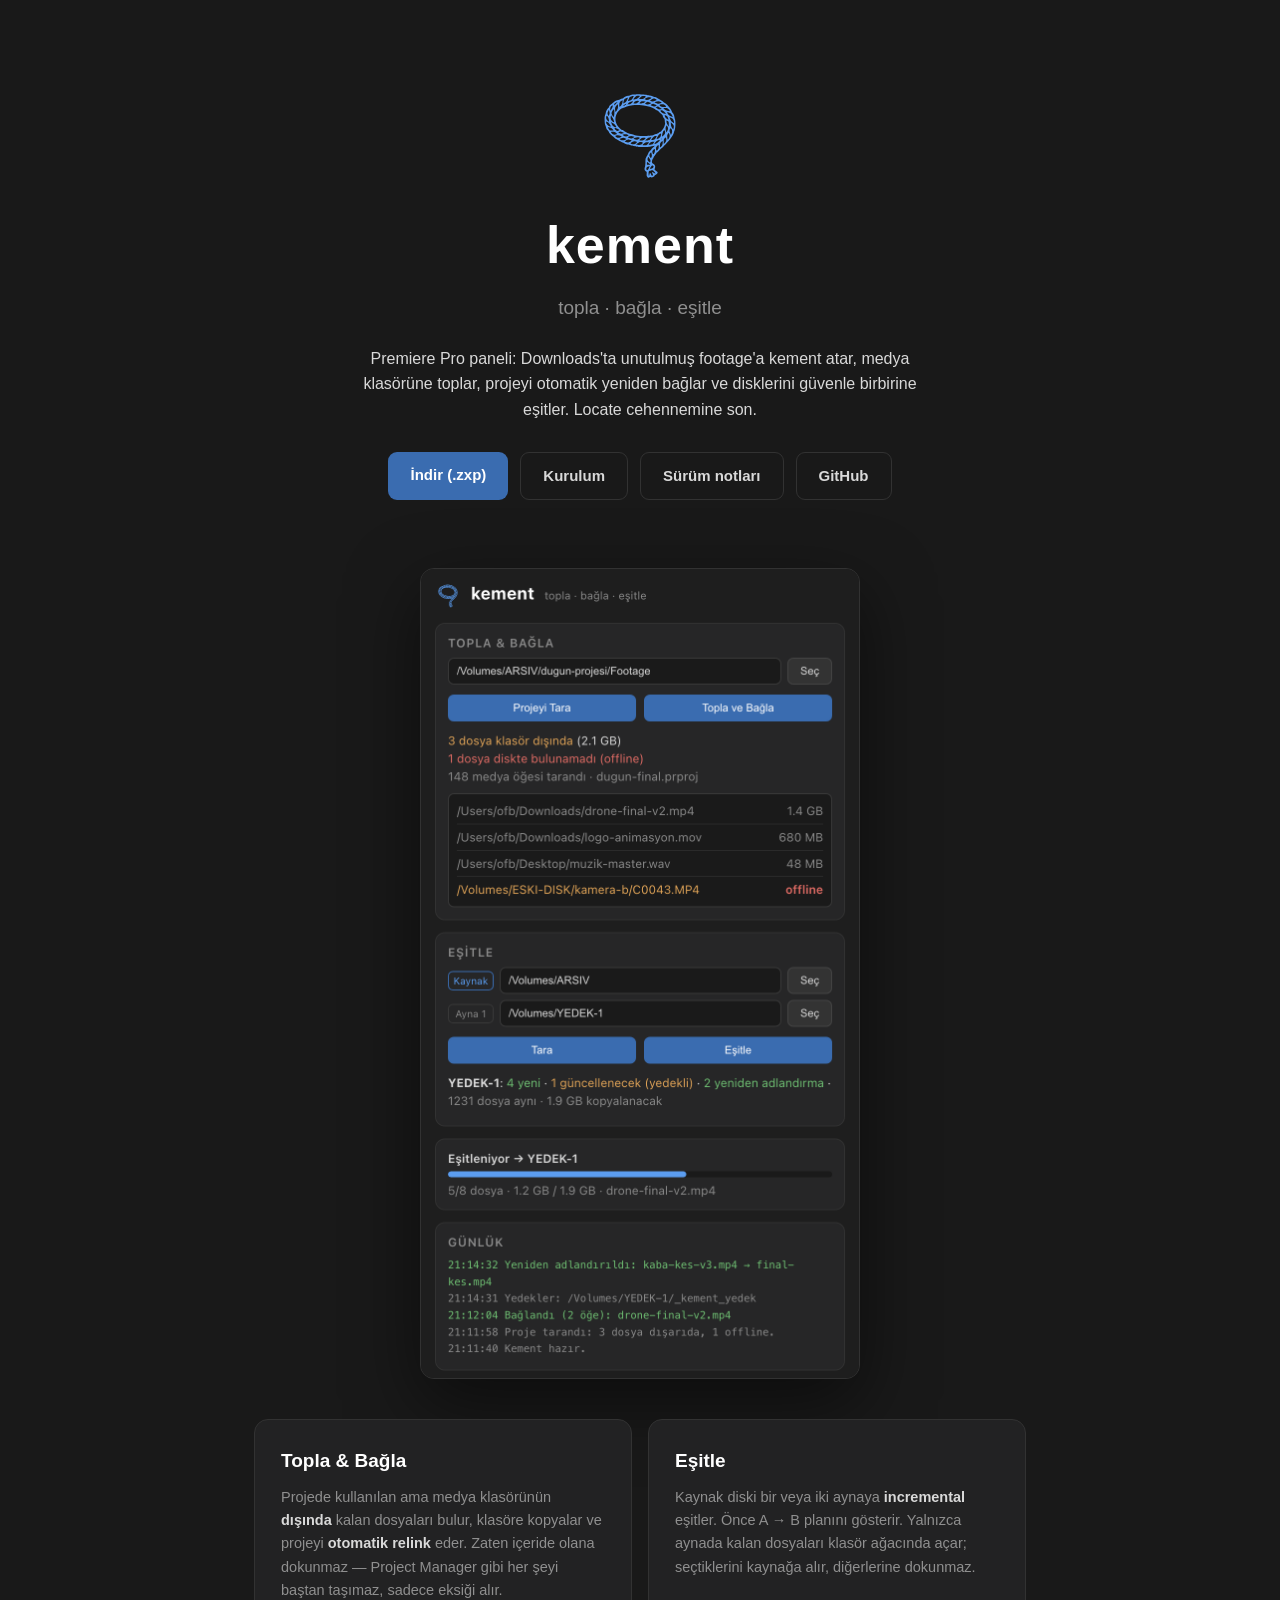
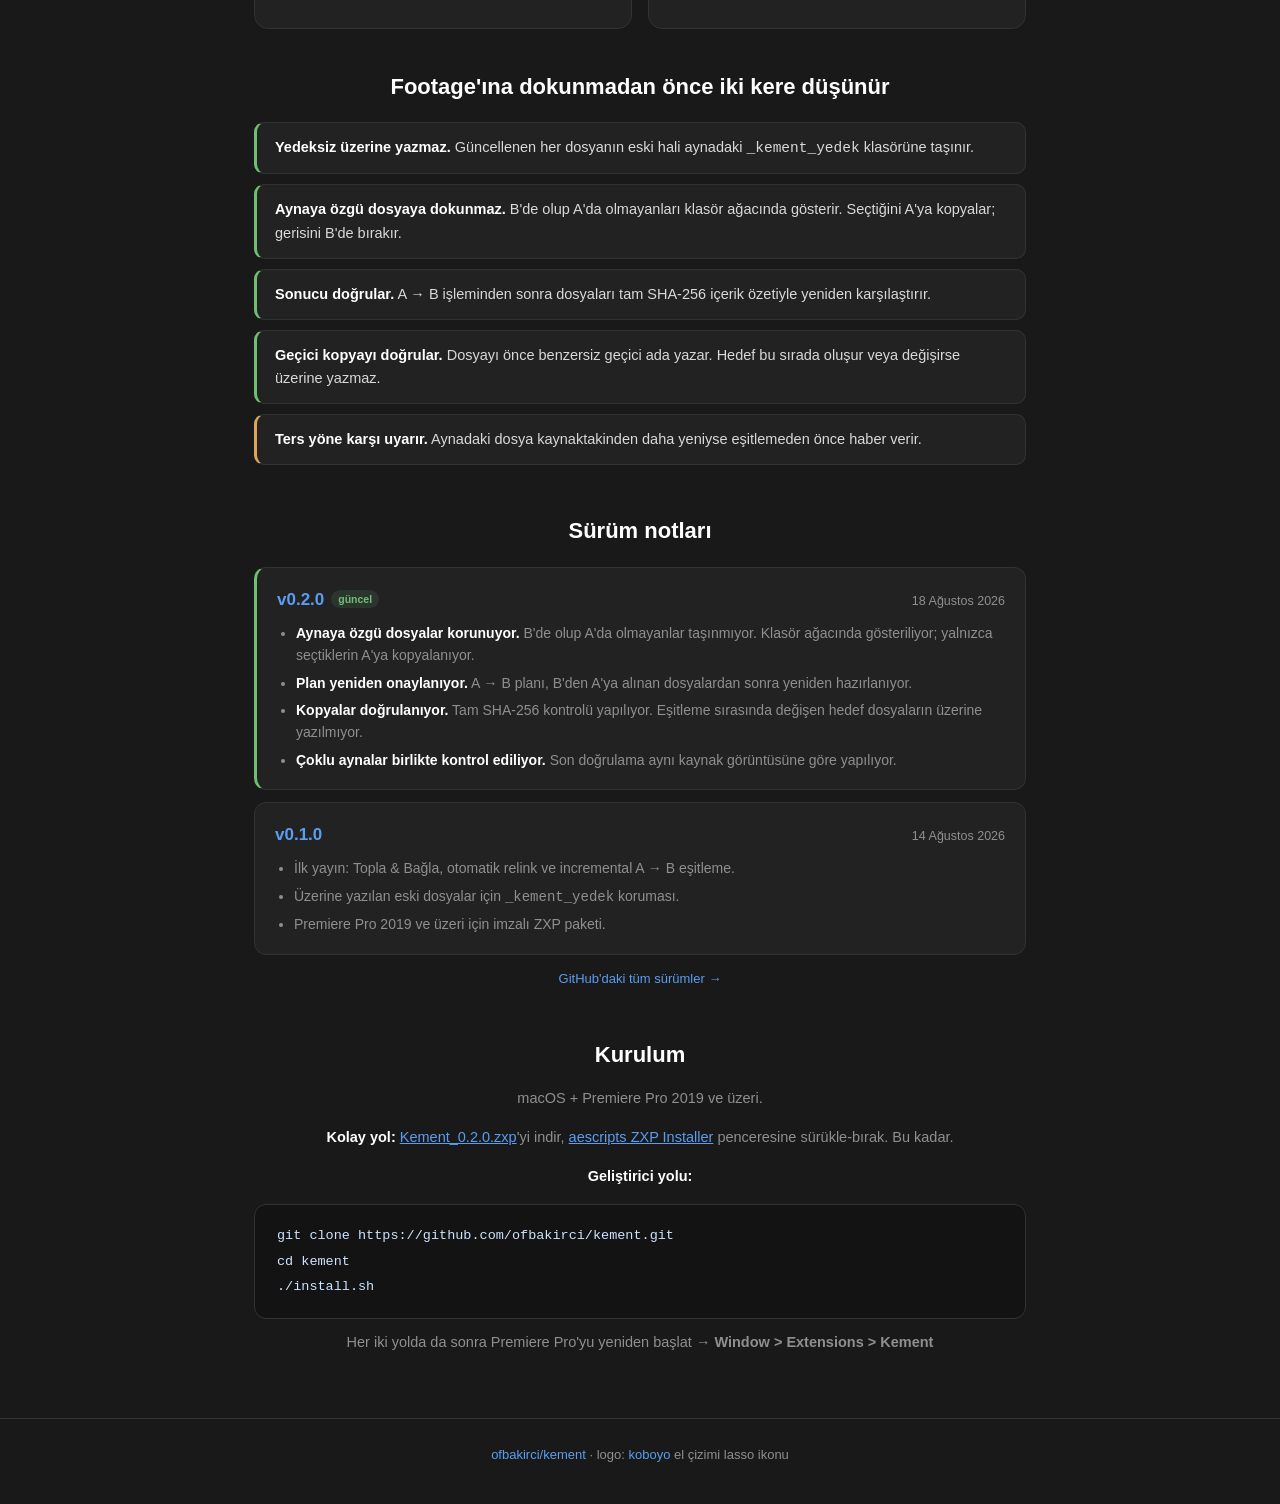
==== commit 811c42f0: "Kement sitesine sürüm notları ekle" ====
--- a/docs/index.html
+++ b/docs/index.html
@@ -91,6 +91,49 @@
 }
 .rules li b { color: #fff; }
 .rules li.w { border-left-color: var(--warn); }
+
+.changelog { margin: 24px 0 48px; }
+.changelog > h2 { color: #fff; font-size: 22px; margin-bottom: 18px; text-align: center; }
+.release-list { display: grid; gap: 12px; }
+.release {
+  background: var(--card);
+  border: 1px solid var(--edge);
+  border-radius: 12px;
+  padding: 18px 20px;
+}
+.release.current { border-left: 3px solid var(--ok); }
+.release-head {
+  display: flex;
+  align-items: baseline;
+  justify-content: space-between;
+  gap: 14px;
+  margin-bottom: 9px;
+}
+.release h3 { font-size: 17px; color: #fff; }
+.release h3 a { color: var(--accent); text-decoration: none; }
+.release h3 a:hover { text-decoration: underline; }
+.release .badge {
+  display: inline-block;
+  margin-left: 7px;
+  padding: 1px 7px;
+  border-radius: 999px;
+  background: rgba(111, 191, 115, 0.12);
+  color: var(--ok);
+  font-size: 10.5px;
+  font-weight: 600;
+  vertical-align: 2px;
+}
+.release time { flex: 0 0 auto; color: var(--dim); font-size: 12.5px; }
+.release ul { margin-left: 19px; color: var(--dim); font-size: 14px; }
+.release li + li { margin-top: 5px; }
+.release li b { color: #fff; }
+.release-link { margin-top: 14px; text-align: center; font-size: 13px; }
+.release-link a { color: var(--accent); text-decoration: none; }
+.release-link a:hover { text-decoration: underline; }
+@media (max-width: 480px) {
+  .release-head { display: block; }
+  .release time { display: block; margin-top: 2px; }
+}
 
 .install { margin: 24px 0 64px; }
 .install h2 { color: #fff; font-size: 22px; margin-bottom: 14px; text-align: center; }
@@ -256,6 +299,7 @@
     <div class="cta">
       <a class="btn primary" href="https://github.com/ofbakirci/kement/releases/latest">İndir (.zxp)</a>
       <a class="btn ghost" href="#kurulum">Kurulum</a>
+      <a class="btn ghost" href="#degisiklikler">Sürüm notları</a>
       <a class="btn ghost" href="https://github.com/ofbakirci/kement">GitHub</a>
     </div>
   </section>
@@ -295,6 +339,36 @@
     </ul>
   </section>
 
+  <section class="changelog" id="degisiklikler">
+    <h2>Sürüm notları</h2>
+    <div class="release-list">
+      <article class="release current">
+        <div class="release-head">
+          <h3><a href="https://github.com/ofbakirci/kement/releases/tag/v0.2.0">v0.2.0</a><span class="badge">güncel</span></h3>
+          <time datetime="2026-08-18">18 Ağustos 2026</time>
+        </div>
+        <ul>
+          <li><b>Aynaya özgü dosyalar korunuyor.</b> B'de olup A'da olmayanlar taşınmıyor. Klasör ağacında gösteriliyor; yalnızca seçtiklerin A'ya kopyalanıyor.</li>
+          <li><b>Plan yeniden onaylanıyor.</b> A → B planı, B'den A'ya alınan dosyalardan sonra yeniden hazırlanıyor.</li>
+          <li><b>Kopyalar doğrulanıyor.</b> Tam SHA-256 kontrolü yapılıyor. Eşitleme sırasında değişen hedef dosyaların üzerine yazılmıyor.</li>
+          <li><b>Çoklu aynalar birlikte kontrol ediliyor.</b> Son doğrulama aynı kaynak görüntüsüne göre yapılıyor.</li>
+        </ul>
+      </article>
+      <article class="release">
+        <div class="release-head">
+          <h3><a href="https://github.com/ofbakirci/kement/releases/tag/v0.1.0">v0.1.0</a></h3>
+          <time datetime="2026-08-14">14 Ağustos 2026</time>
+        </div>
+        <ul>
+          <li>İlk yayın: Topla &amp; Bağla, otomatik relink ve incremental A → B eşitleme.</li>
+          <li>Üzerine yazılan eski dosyalar için <code>_kement_yedek</code> koruması.</li>
+          <li>Premiere Pro 2019 ve üzeri için imzalı ZXP paketi.</li>
+        </ul>
+      </article>
+    </div>
+    <p class="release-link"><a href="https://github.com/ofbakirci/kement/releases">GitHub'daki tüm sürümler →</a></p>
+  </section>
+
   <section class="install" id="kurulum">
     <h2>Kurulum</h2>
     <p>macOS + Premiere Pro 2019 ve üzeri.</p>
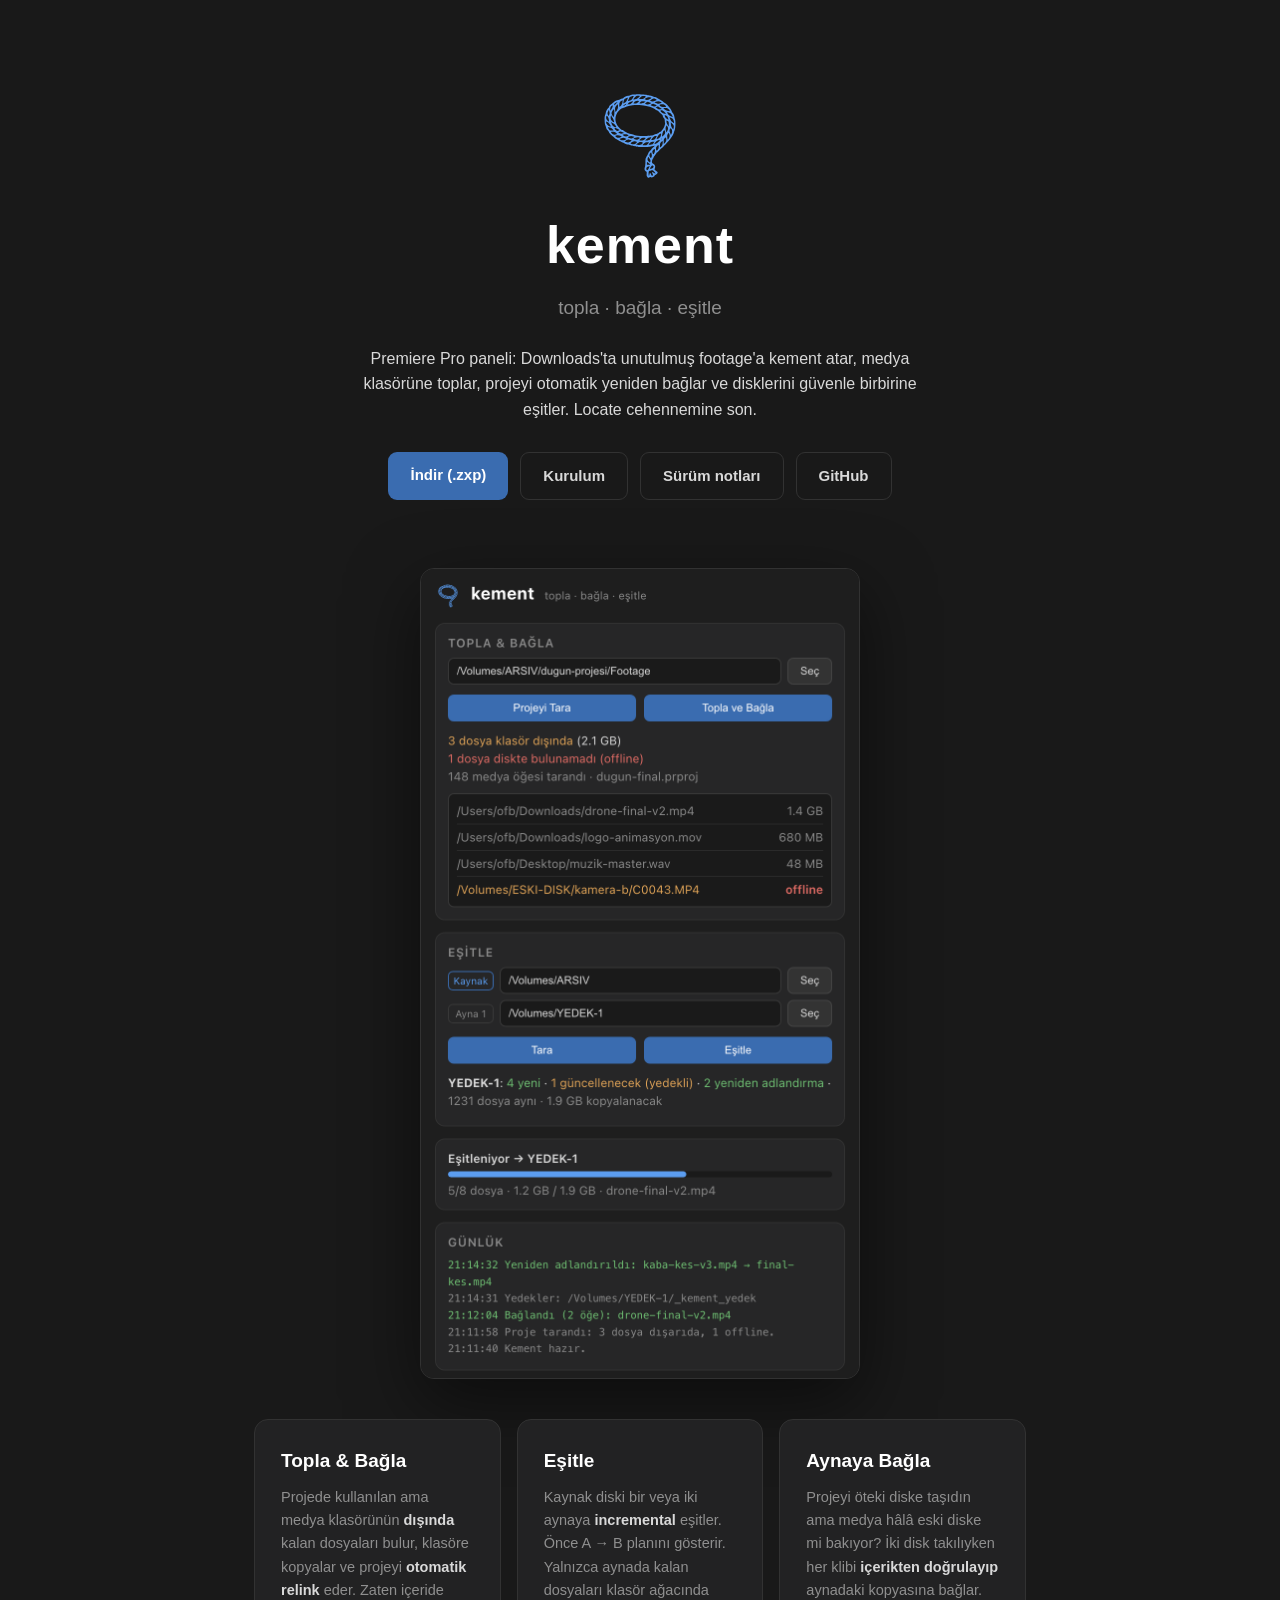
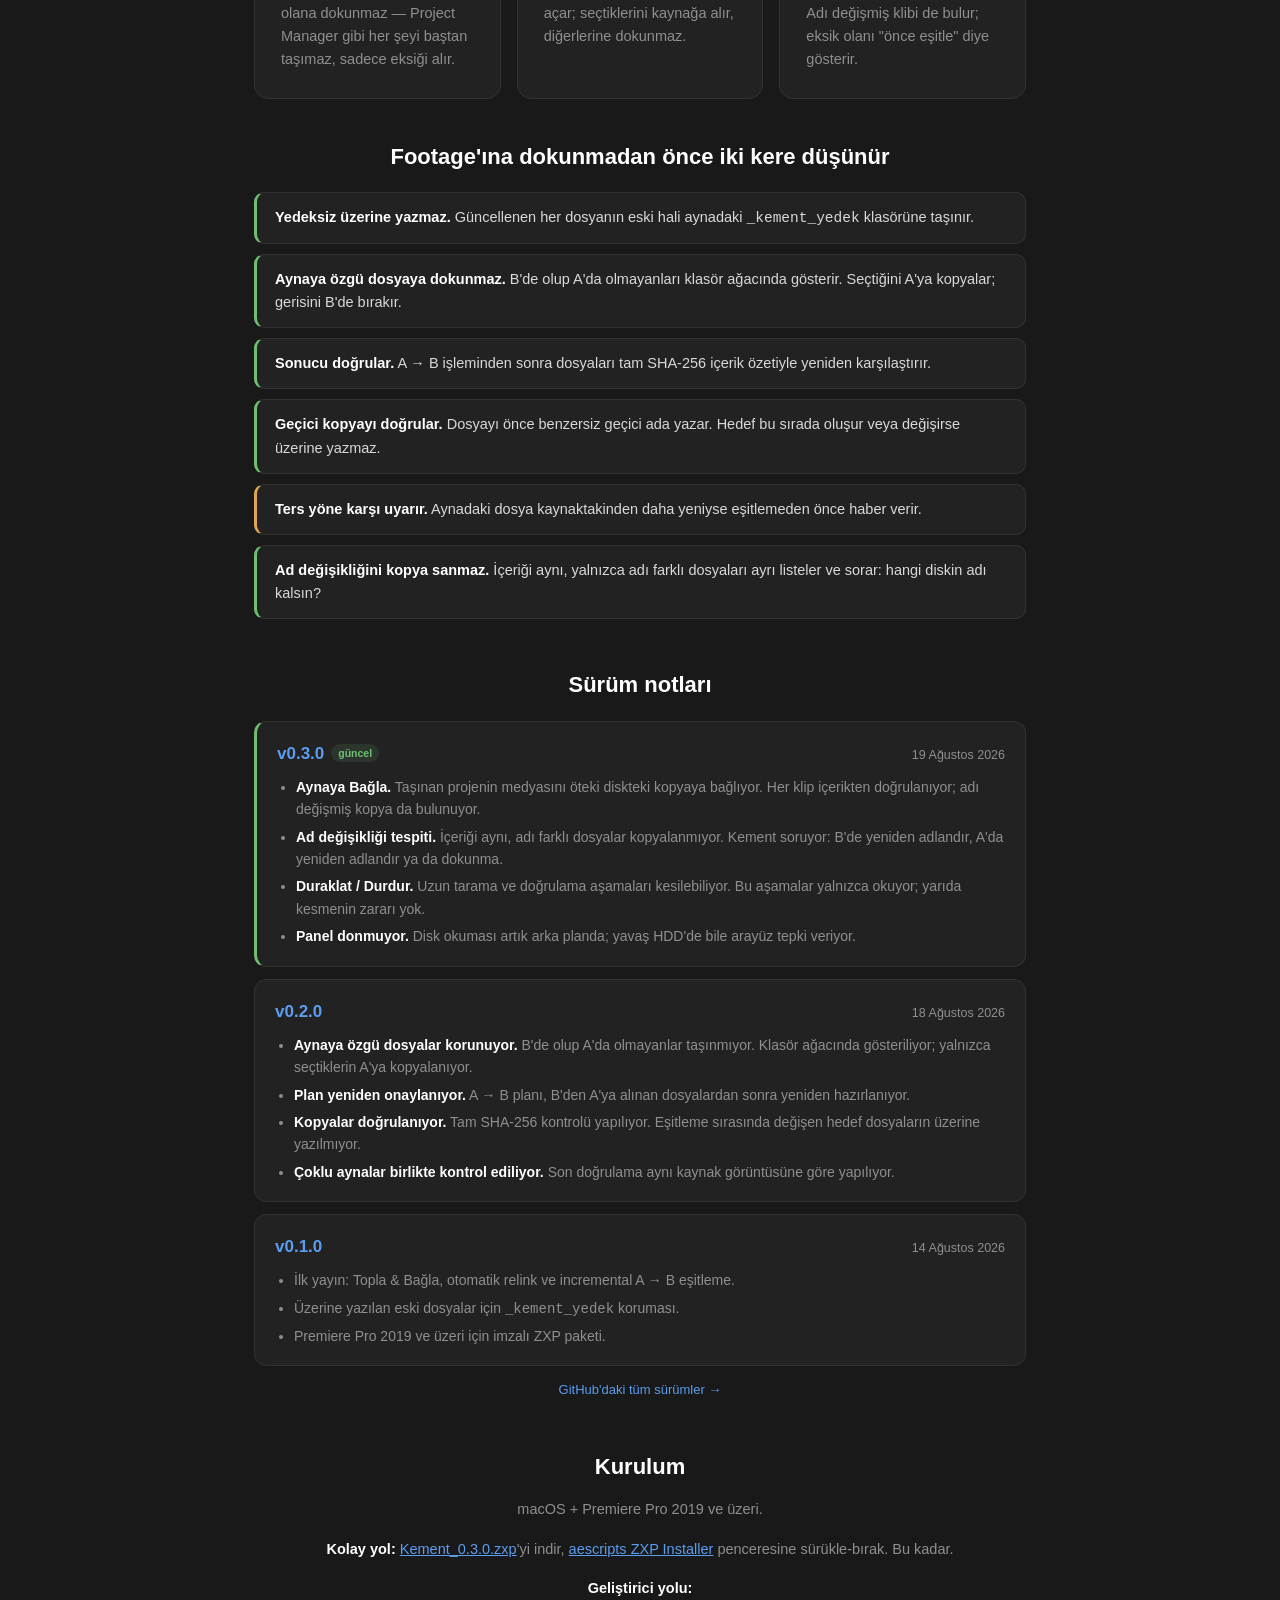
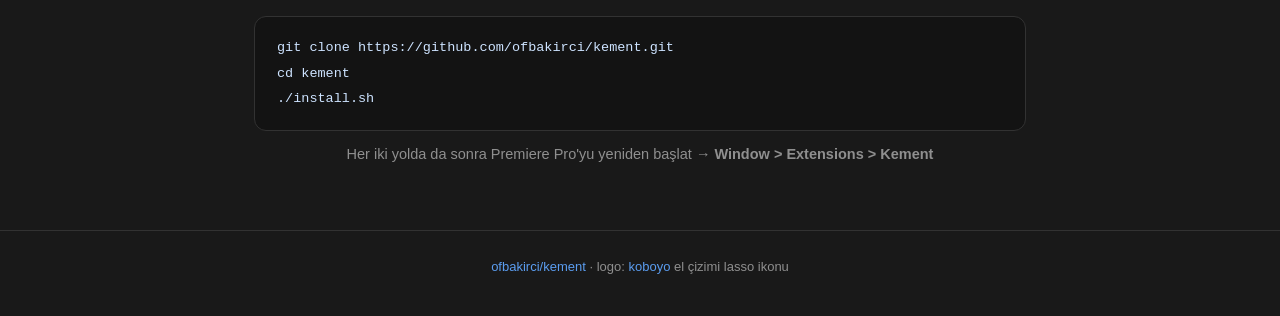
==== commit 028fae73: "Kement 0.3.0: Aynaya Bağla, ad değişikliği tespiti, Duraklat/Durdur - Aynaya Bağla: taşınan projenin" ====
--- a/docs/index.html
+++ b/docs/index.html
@@ -66,7 +66,8 @@
   box-shadow: 0 24px 70px rgba(0, 0, 0, 0.5);
 }
 
-.cards { display: grid; grid-template-columns: 1fr 1fr; gap: 16px; margin: 40px 0; }
+.cards { display: grid; grid-template-columns: 1fr 1fr 1fr; gap: 16px; margin: 40px 0; }
+@media (max-width: 860px) { .cards { grid-template-columns: 1fr 1fr; } }
 @media (max-width: 640px) { .cards { grid-template-columns: 1fr; } }
 .card {
   background: var(--card);
@@ -321,6 +322,12 @@
       planını gösterir. Yalnızca aynada kalan dosyaları klasör ağacında açar;
       seçtiklerini kaynağa alır, diğerlerine dokunmaz.</p>
     </div>
+    <div class="card">
+      <h2>Aynaya Bağla</h2>
+      <p>Projeyi öteki diske taşıdın ama medya hâlâ eski diske mi bakıyor? İki disk
+      takılıyken her klibi <b>içerikten doğrulayıp</b> aynadaki kopyasına bağlar.
+      Adı değişmiş klibi de bulur; eksik olanı "önce eşitle" diye gösterir.</p>
+    </div>
   </section>
 
   <section class="rules">
@@ -336,6 +343,8 @@
         Hedef bu sırada oluşur veya değişirse üzerine yazmaz.</li>
       <li class="w"><b>Ters yöne karşı uyarır.</b> Aynadaki dosya kaynaktakinden daha
         yeniyse eşitlemeden önce haber verir.</li>
+      <li><b>Ad değişikliğini kopya sanmaz.</b> İçeriği aynı, yalnızca adı farklı
+        dosyaları ayrı listeler ve sorar: hangi diskin adı kalsın?</li>
     </ul>
   </section>
 
@@ -344,7 +353,19 @@
     <div class="release-list">
       <article class="release current">
         <div class="release-head">
-          <h3><a href="https://github.com/ofbakirci/kement/releases/tag/v0.2.0">v0.2.0</a><span class="badge">güncel</span></h3>
+          <h3><a href="https://github.com/ofbakirci/kement/releases/tag/v0.3.0">v0.3.0</a><span class="badge">güncel</span></h3>
+          <time datetime="2026-08-19">19 Ağustos 2026</time>
+        </div>
+        <ul>
+          <li><b>Aynaya Bağla.</b> Taşınan projenin medyasını öteki diskteki kopyaya bağlıyor. Her klip içerikten doğrulanıyor; adı değişmiş kopya da bulunuyor.</li>
+          <li><b>Ad değişikliği tespiti.</b> İçeriği aynı, adı farklı dosyalar kopyalanmıyor. Kement soruyor: B'de yeniden adlandır, A'da yeniden adlandır ya da dokunma.</li>
+          <li><b>Duraklat / Durdur.</b> Uzun tarama ve doğrulama aşamaları kesilebiliyor. Bu aşamalar yalnızca okuyor; yarıda kesmenin zararı yok.</li>
+          <li><b>Panel donmuyor.</b> Disk okuması artık arka planda; yavaş HDD'de bile arayüz tepki veriyor.</li>
+        </ul>
+      </article>
+      <article class="release">
+        <div class="release-head">
+          <h3><a href="https://github.com/ofbakirci/kement/releases/tag/v0.2.0">v0.2.0</a></h3>
           <time datetime="2026-08-18">18 Ağustos 2026</time>
         </div>
         <ul>
@@ -373,7 +394,7 @@
     <h2>Kurulum</h2>
     <p>macOS + Premiere Pro 2019 ve üzeri.</p>
     <p><b style="color:#fff">Kolay yol:</b>
-    <a href="https://github.com/ofbakirci/kement/releases/latest" style="color:var(--accent)">Kement_0.2.0.zxp</a>'yi
+    <a href="https://github.com/ofbakirci/kement/releases/latest" style="color:var(--accent)">Kement_0.3.0.zxp</a>'yi
     indir, <a href="https://aescripts.com/learn/zxp-installer/" style="color:var(--accent)">aescripts ZXP Installer</a>
     penceresine sürükle-bırak. Bu kadar.</p>
     <p><b style="color:#fff">Geliştirici yolu:</b></p>
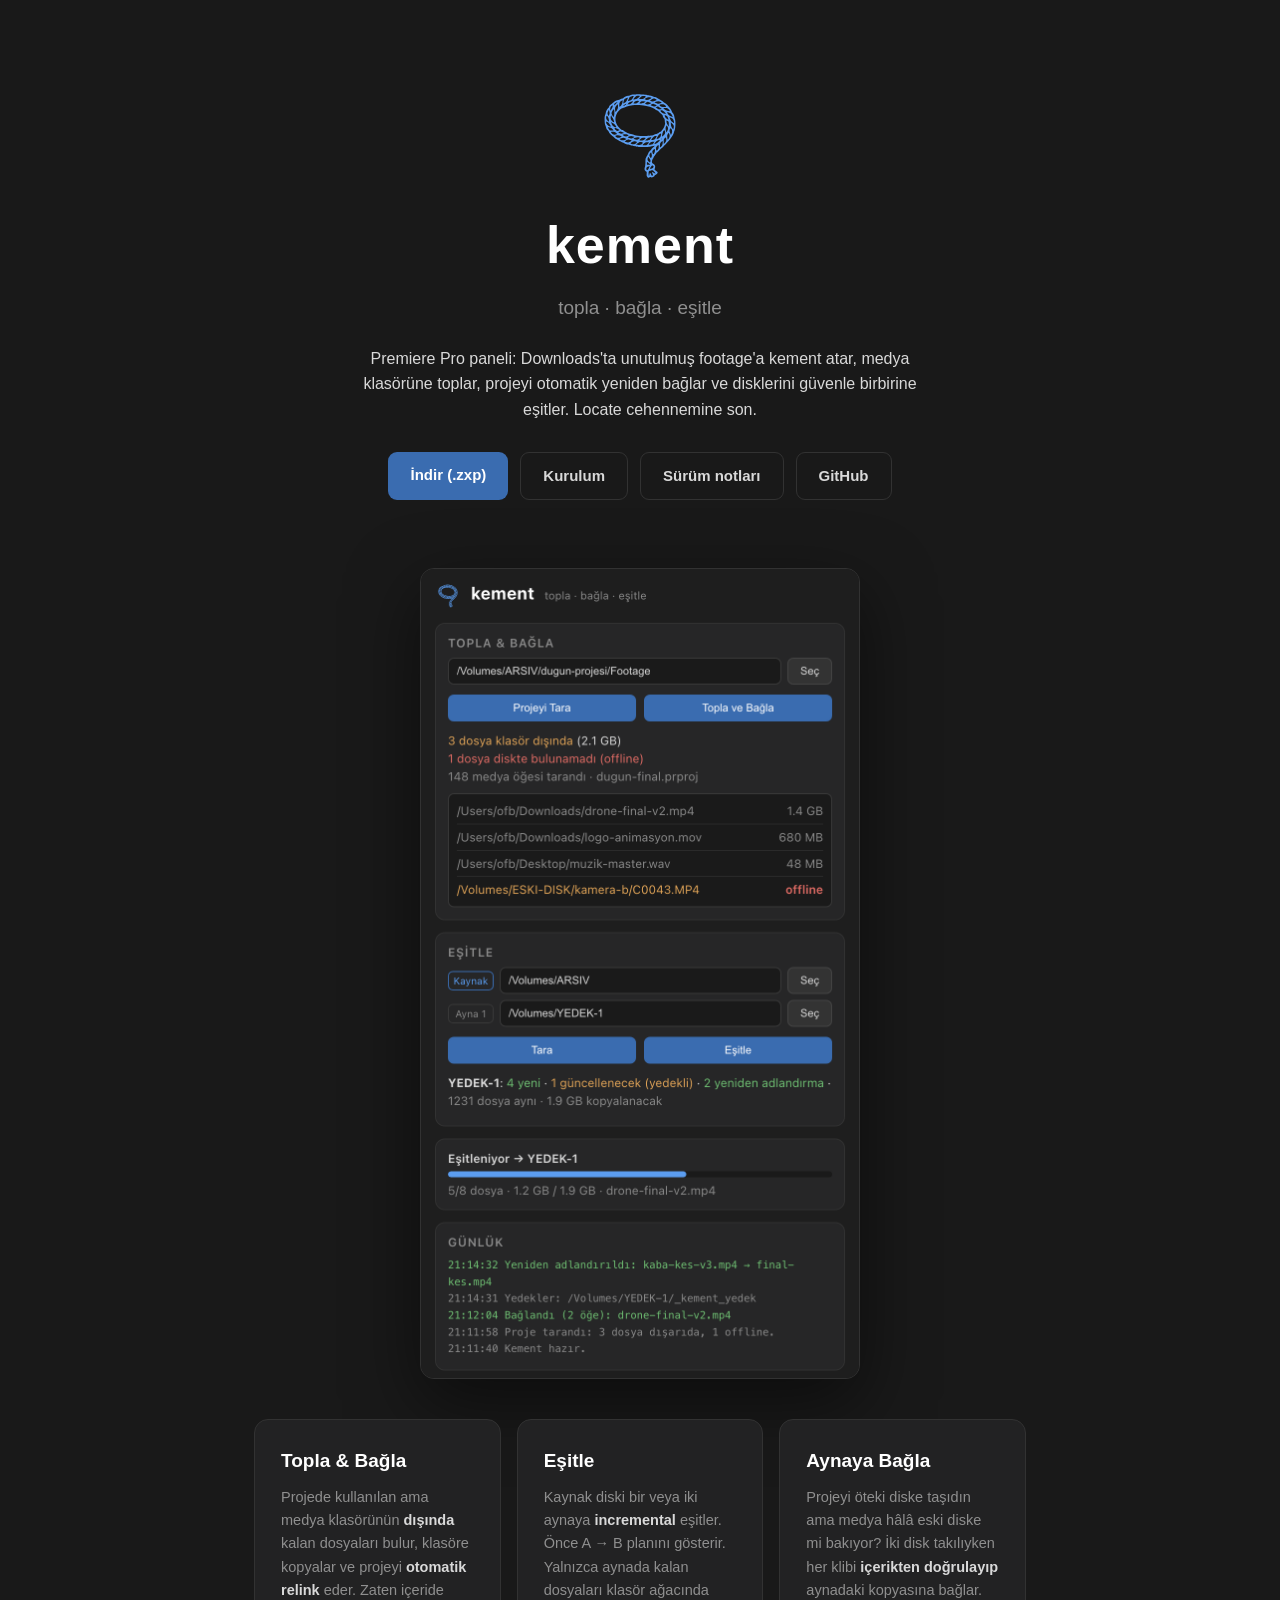
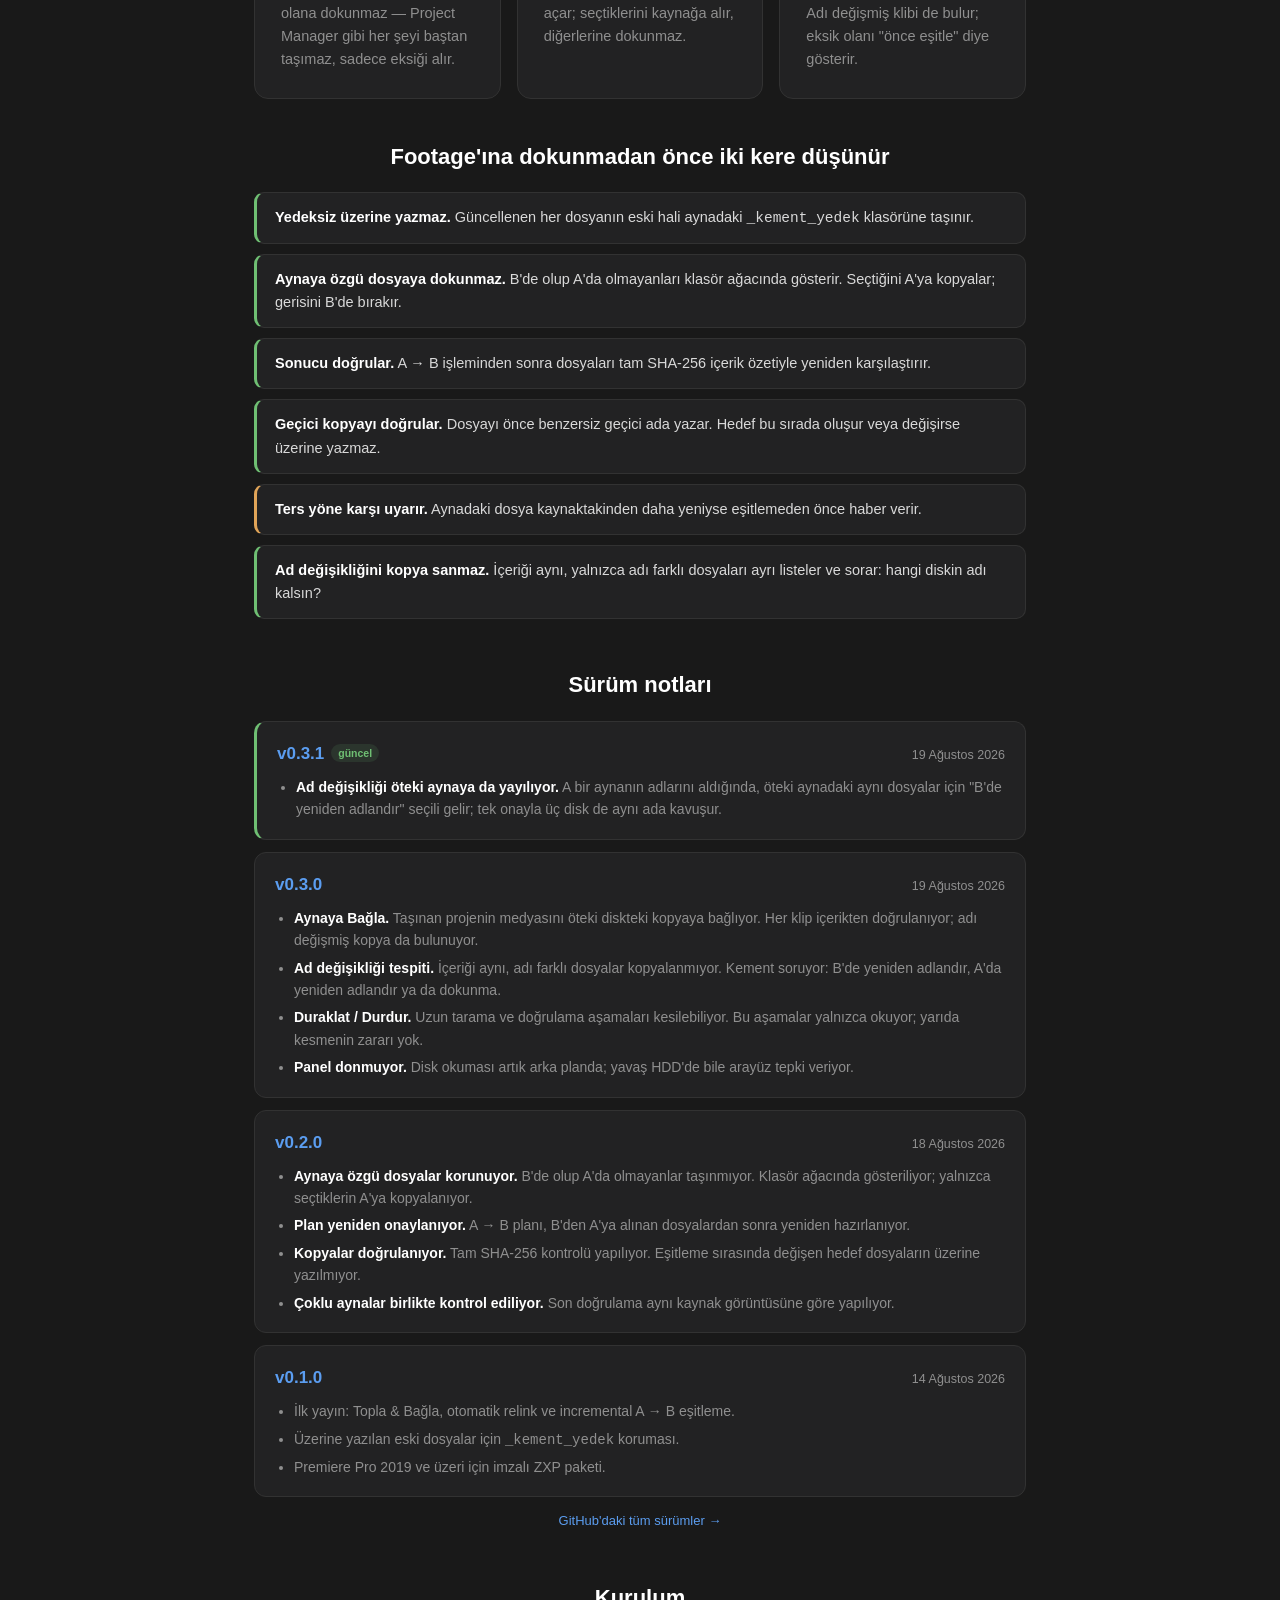
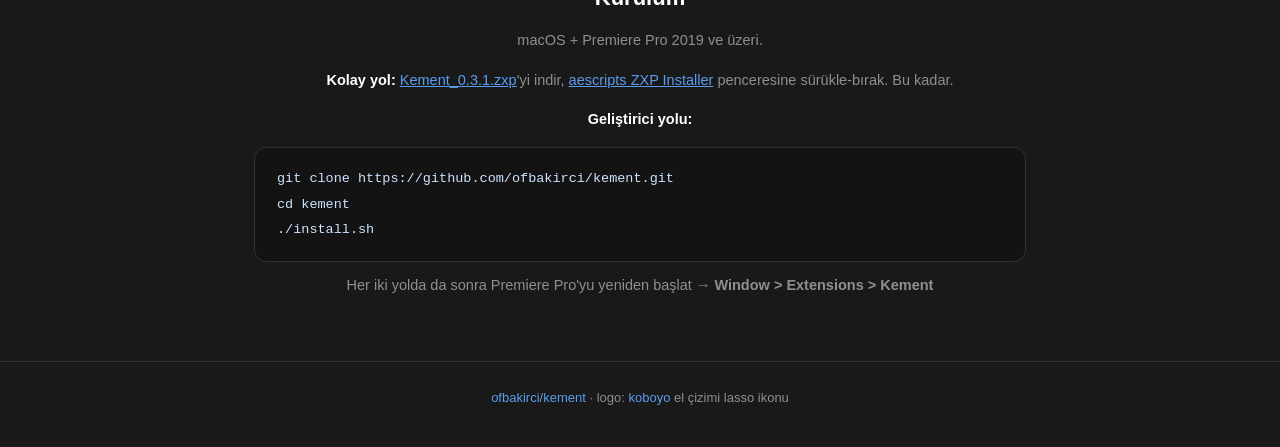
==== commit 752cc5b2: "Kement 0.3.1: ad değişikliği öteki aynaya yayılıyor Co-Authored-By: Claude Fable 5 <noreply@anthropi" ====
--- a/docs/index.html
+++ b/docs/index.html
@@ -353,7 +353,16 @@
     <div class="release-list">
       <article class="release current">
         <div class="release-head">
-          <h3><a href="https://github.com/ofbakirci/kement/releases/tag/v0.3.0">v0.3.0</a><span class="badge">güncel</span></h3>
+          <h3><a href="https://github.com/ofbakirci/kement/releases/tag/v0.3.1">v0.3.1</a><span class="badge">güncel</span></h3>
+          <time datetime="2026-08-19">19 Ağustos 2026</time>
+        </div>
+        <ul>
+          <li><b>Ad değişikliği öteki aynaya da yayılıyor.</b> A bir aynanın adlarını aldığında, öteki aynadaki aynı dosyalar için "B'de yeniden adlandır" seçili gelir; tek onayla üç disk de aynı ada kavuşur.</li>
+        </ul>
+      </article>
+      <article class="release">
+        <div class="release-head">
+          <h3><a href="https://github.com/ofbakirci/kement/releases/tag/v0.3.0">v0.3.0</a></h3>
           <time datetime="2026-08-19">19 Ağustos 2026</time>
         </div>
         <ul>
@@ -394,7 +403,7 @@
     <h2>Kurulum</h2>
     <p>macOS + Premiere Pro 2019 ve üzeri.</p>
     <p><b style="color:#fff">Kolay yol:</b>
-    <a href="https://github.com/ofbakirci/kement/releases/latest" style="color:var(--accent)">Kement_0.3.0.zxp</a>'yi
+    <a href="https://github.com/ofbakirci/kement/releases/latest" style="color:var(--accent)">Kement_0.3.1.zxp</a>'yi
     indir, <a href="https://aescripts.com/learn/zxp-installer/" style="color:var(--accent)">aescripts ZXP Installer</a>
     penceresine sürükle-bırak. Bu kadar.</p>
     <p><b style="color:#fff">Geliştirici yolu:</b></p>
